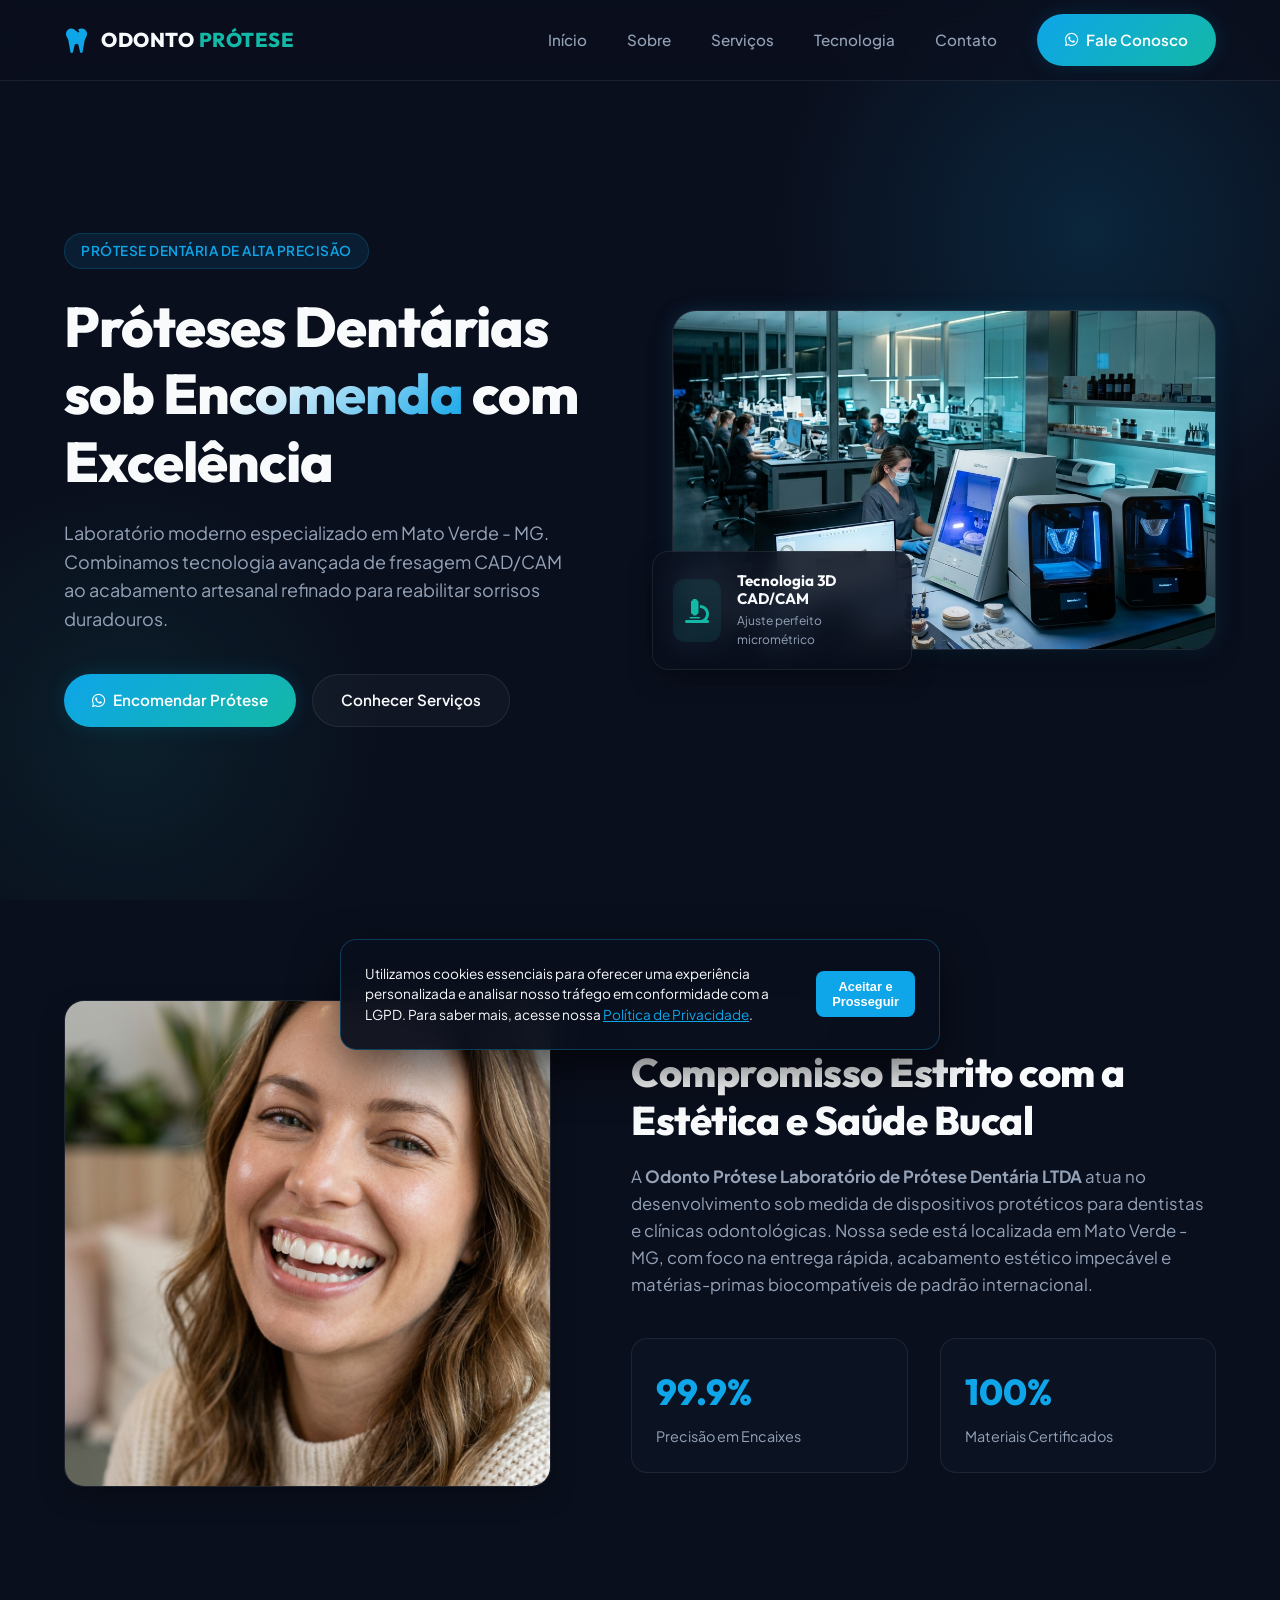
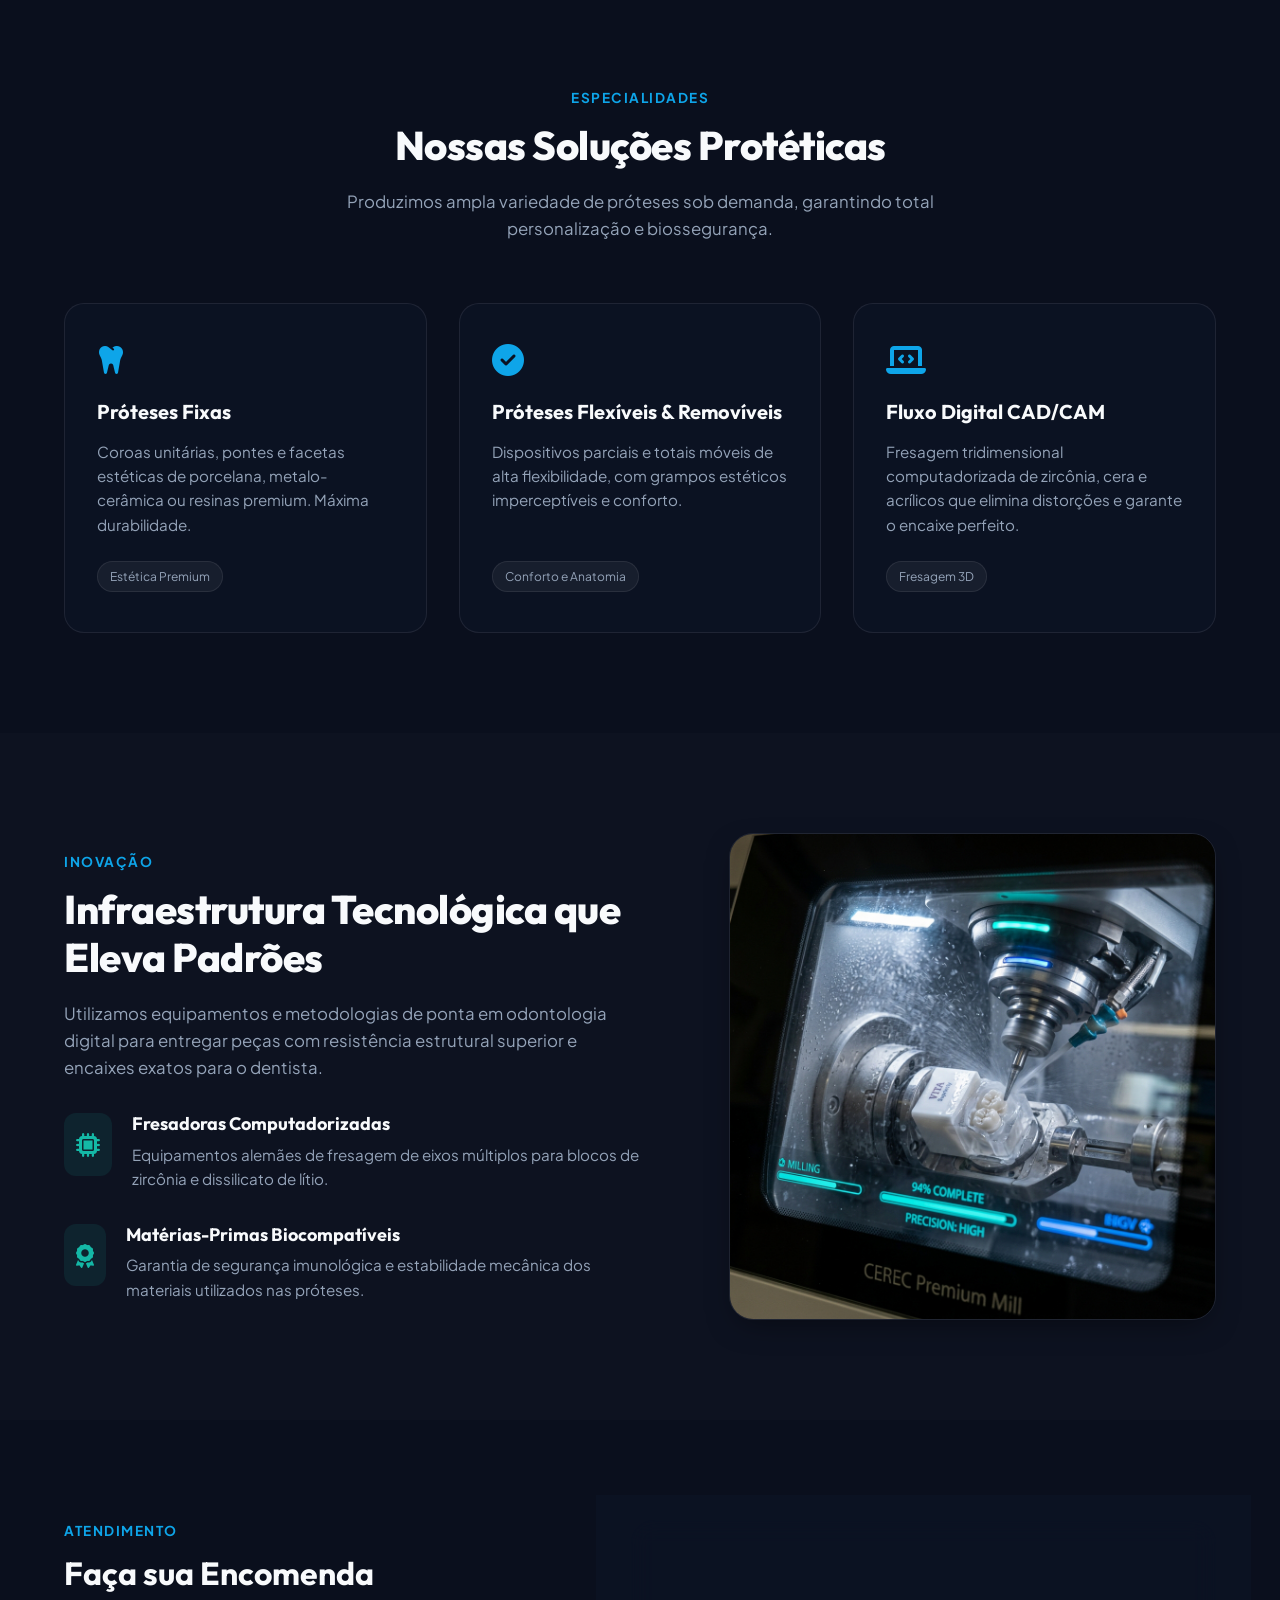
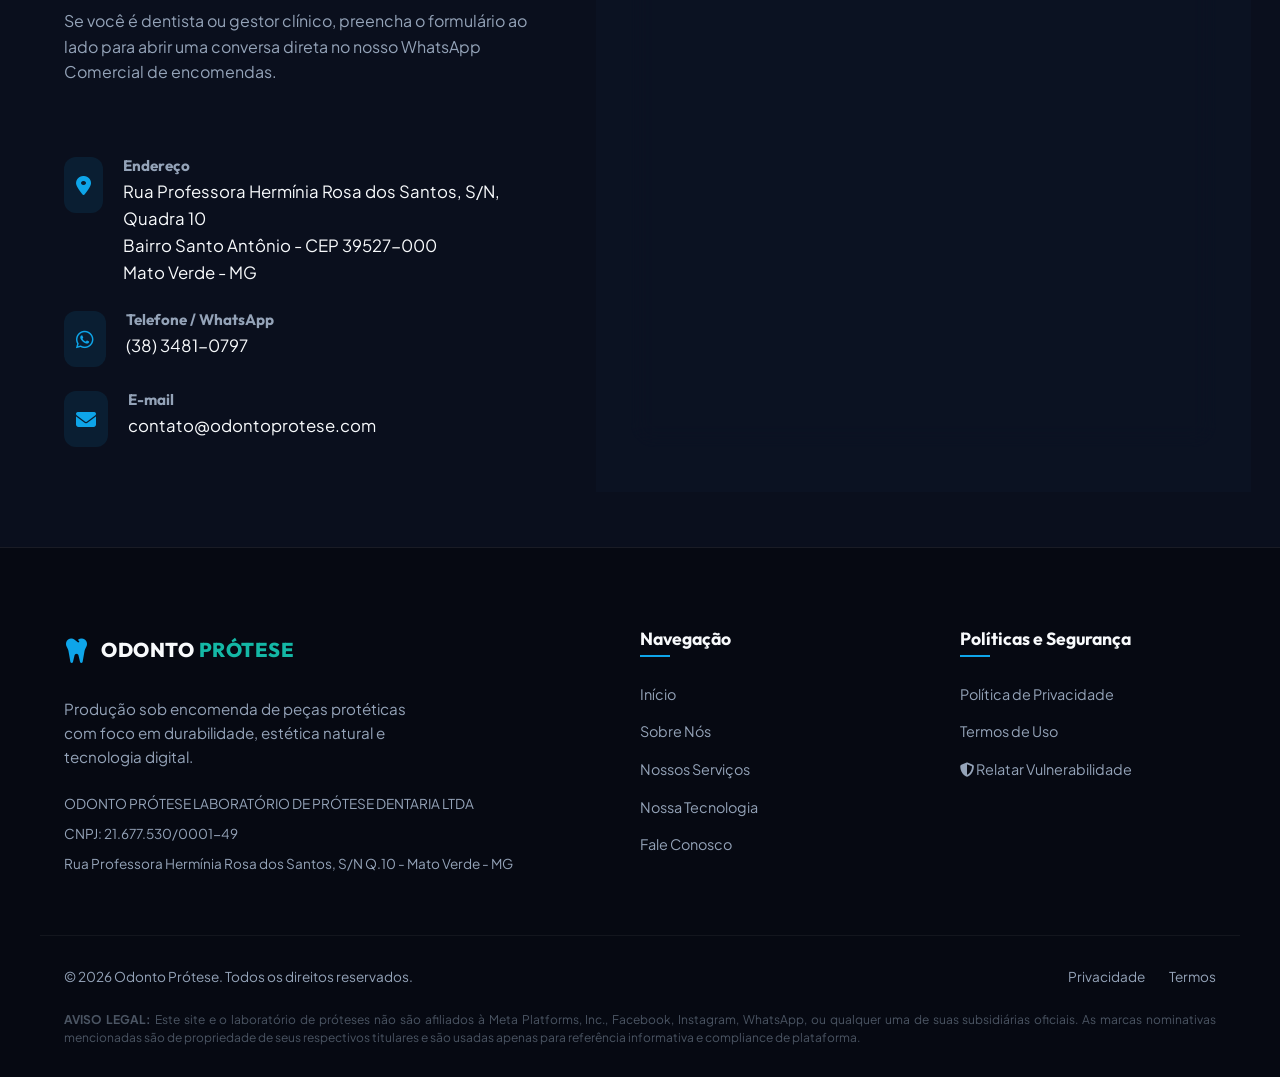
==== index.html @ 4210e21d "feat: site inicial completo e politicas da Odonto Protese" ====
<!DOCTYPE html>
<html lang="pt-BR">
<head>
    <meta charset="UTF-8">
    <meta name="viewport" content="width=device-width, initial-scale=1.0">
    
    <!-- SEO Meta Tags -->
    <title>Odonto Prótese | Laboratório de Prótese Dentária sob Encomenda</title>
    <meta name="description" content="Laboratório especializado na produção de próteses dentárias de alta precisão sob encomenda em Mato Verde - MG. Combinamos tecnologia CAD/CAM à excelência artesanal.">
    <meta name="author" content="Odonto Prótese Laboratório de Prótese Dentária LTDA">
    <meta name="robots" content="index, follow">
    
    <!-- Performance Optimization: Preconnect & Preload -->
    <link rel="preconnect" href="https://fonts.googleapis.com">
    <link rel="preconnect" href="https://fonts.gstatic.com" crossorigin>
    <link rel="preload" href="assets/images/dental_lab_hero.png" as="image">
    
    <!-- Stylesheets -->
    <link rel="stylesheet" href="styles.css">
    
    <!-- FontAwesome Icons for modern visuals -->
    <link rel="stylesheet" href="https://cdnjs.cloudflare.com/ajax/libs/font-awesome/6.4.0/css/all.min.css">
    
    <!-- Script Execution -->
    <script src="script.js" defer></script>
</head>
<body>

    <!-- Header & Nav -->
    <header id="header">
        <div class="container nav-wrapper">
            <a href="#" class="logo" id="logoLink">
                <span class="logo-icon"><i class="fa-solid fa-tooth"></i></span>
                <span class="logo-text">ODONTO <span>PRÓTESE</span></span>
            </a>
            
            <button class="menu-btn" aria-label="Abrir Menu" id="menuToggle">
                <i class="fa-solid fa-bars"></i>
            </button>
            
            <nav>
                <ul class="nav-menu">
                    <li><a href="#" class="nav-link">Início</a></li>
                    <li><a href="#sobre" class="nav-link">Sobre</a></li>
                    <li><a href="#servicos" class="nav-link">Serviços</a></li>
                    <li><a href="#tecnologia" class="nav-link">Tecnologia</a></li>
                    <li><a href="#contato" class="nav-link">Contato</a></li>
                    <li>
                        <a href="https://api.whatsapp.com/send?phone=553834810797&text=Olá! Gostaria de solicitar informações sobre uma encomenda." 
                           target="_blank" 
                           rel="noopener noreferrer" 
                           class="btn btn-primary"
                           id="navCta">
                            <i class="fa-brands fa-whatsapp"></i> Fale Conosco
                        </a>
                    </li>
                </ul>
            </nav>
        </div>
    </header>

    <main>
        
        <!-- Hero Section -->
        <section class="hero" id="home">
            <div class="container hero-grid">
                <div class="hero-content reveal-left">
                    <span class="badge">Prótese Dentária de Alta Precisão</span>
                    <h1 class="hero-title">
                        Próteses Dentárias sob <span class="gradient-text">Encomenda</span> com Excelência
                    </h1>
                    <p class="hero-description">
                        Laboratório moderno especializado em Mato Verde - MG. Combinamos tecnologia avançada de fresagem CAD/CAM ao acabamento artesanal refinado para reabilitar sorrisos duradouros.
                    </p>
                    <div class="hero-actions">
                        <a href="https://api.whatsapp.com/send?phone=553834810797&text=Olá! Vim pelo site e gostaria de solicitar um orçamento para encomenda." 
                           target="_blank" 
                           rel="noopener noreferrer" 
                           class="btn btn-primary"
                           id="heroPrimaryCta">
                            <i class="fa-brands fa-whatsapp"></i> Encomendar Prótese
                        </a>
                        <a href="#servicos" class="btn btn-secondary" id="heroSecondaryCta">Conhecer Serviços</a>
                    </div>
                </div>
                
                <div class="hero-visual reveal-right">
                    <div class="hero-img-container">
                        <img src="assets/images/dental_lab_hero.png" alt="Laboratório de Prótese Dentária Odonto Prótese" class="hero-img" loading="eager">
                    </div>
                    <div class="hero-floating-card">
                        <div class="floating-icon">
                            <i class="fa-solid fa-microscope"></i>
                        </div>
                        <div class="floating-text">
                            <h4>Tecnologia 3D CAD/CAM</h4>
                            <p>Ajuste perfeito micrométrico</p>
                        </div>
                    </div>
                </div>
            </div>
        </section>

        <!-- About Section -->
        <section class="section" id="sobre">
            <div class="container about-grid">
                <div class="about-img-wrapper reveal-left">
                    <div class="about-img-card">
                        <img src="assets/images/dental_smile.png" alt="Estética e Reabilitação Oral" class="about-img" loading="lazy">
                    </div>
                </div>
                
                <div class="about-content reveal-right">
                    <span class="section-subtitle">Sobre o Laboratório</span>
                    <h2 class="section-title">Compromisso Estrito com a Estética e Saúde Bucal</h2>
                    <p class="section-description">
                        A <strong>Odonto Prótese Laboratório de Prótese Dentária LTDA</strong> atua no desenvolvimento sob medida de dispositivos protéticos para dentistas e clínicas odontológicas. Nossa sede está localizada em Mato Verde - MG, com foco na entrega rápida, acabamento estético impecável e matérias-primas biocompatíveis de padrão internacional.
                    </p>
                    
                    <div class="about-stats">
                        <div class="stat-item">
                            <div class="stat-num">99.9%</div>
                            <div class="stat-label">Precisão em Encaixes</div>
                        </div>
                        <div class="stat-item">
                            <div class="stat-num">100%</div>
                            <div class="stat-label">Materiais Certificados</div>
                        </div>
                    </div>
                </div>
            </div>
        </section>

        <!-- Services Section -->
        <section class="section" id="servicos">
            <div class="container">
                <div class="section-header reveal">
                    <span class="section-subtitle">Especialidades</span>
                    <h2 class="section-title">Nossas Soluções Protéticas</h2>
                    <p class="section-description">
                        Produzimos ampla variedade de próteses sob demanda, garantindo total personalização e biossegurança.
                    </p>
                </div>
                
                <div class="services-grid">
                    <!-- Service 1 -->
                    <div class="service-card reveal">
                        <span class="service-icon"><i class="fa-solid fa-tooth"></i></span>
                        <h3 class="service-title">Próteses Fixas</h3>
                        <p class="service-desc">
                            Coroas unitárias, pontes e facetas estéticas de porcelana, metalo-cerâmica ou resinas premium. Máxima durabilidade.
                        </p>
                        <span class="service-tag">Estética Premium</span>
                    </div>
                    
                    <!-- Service 2 -->
                    <div class="service-card reveal">
                        <span class="service-icon"><i class="fa-solid fa-circle-check"></i></span>
                        <h3 class="service-title">Próteses Flexíveis & Removíveis</h3>
                        <p class="service-desc">
                            Dispositivos parciais e totais móveis de alta flexibilidade, com grampos estéticos imperceptíveis e conforto.
                        </p>
                        <span class="service-tag">Conforto e Anatomia</span>
                    </div>
                    
                    <!-- Service 3 -->
                    <div class="service-card reveal">
                        <span class="service-icon"><i class="fa-solid fa-laptop-code"></i></span>
                        <h3 class="service-title">Fluxo Digital CAD/CAM</h3>
                        <p class="service-desc">
                            Fresagem tridimensional computadorizada de zircônia, cera e acrílicos que elimina distorções e garante o encaixe perfeito.
                        </p>
                        <span class="service-tag">Fresagem 3D</span>
                    </div>
                </div>
            </div>
        </section>

        <!-- Technology Section -->
        <section class="section" id="tecnologia" style="background: rgba(255, 255, 255, 0.01);">
            <div class="container tech-grid">
                <div class="tech-content reveal-left">
                    <span class="section-subtitle">Inovação</span>
                    <h2 class="section-title">Infraestrutura Tecnológica que Eleva Padrões</h2>
                    <p class="section-description" style="margin-bottom: 2rem;">
                        Utilizamos equipamentos e metodologias de ponta em odontologia digital para entregar peças com resistência estrutural superior e encaixes exatos para o dentista.
                    </p>
                    
                    <div class="tech-list">
                        <div class="tech-item">
                            <span class="tech-item-icon"><i class="fa-solid fa-microchip"></i></span>
                            <div class="tech-item-content">
                                <h3 class="tech-item-title">Fresadoras Computadorizadas</h3>
                                <p class="tech-item-desc">Equipamentos alemães de fresagem de eixos múltiplos para blocos de zircônia e dissilicato de lítio.</p>
                            </div>
                        </div>
                        <div class="tech-item">
                            <span class="tech-item-icon"><i class="fa-solid fa-award"></i></span>
                            <div class="tech-item-content">
                                <h3 class="tech-item-title">Matérias-Primas Biocompatíveis</h3>
                                <p class="tech-item-desc">Garantia de segurança imunológica e estabilidade mecânica dos materiais utilizados nas próteses.</p>
                            </div>
                        </div>
                    </div>
                </div>
                
                <div class="tech-visual reveal-right">
                    <img src="assets/images/dental_cad_cam.png" alt="Fresadora CAD/CAM de Prótese Dentária" loading="lazy">
                </div>
            </div>
        </section>

        <!-- Contact Section -->
        <section class="section" id="contato">
            <div class="container contact-grid">
                <div class="contact-info reveal-left">
                    <div>
                        <span class="section-subtitle">Atendimento</span>
                        <h2 class="contact-info-title">Faça sua Encomenda</h2>
                        <p class="contact-info-desc">
                            Se você é dentista ou gestor clínico, preencha o formulário ao lado para abrir uma conversa direta no nosso WhatsApp Comercial de encomendas.
                        </p>
                    </div>
                    
                    <div class="contact-details">
                        <div class="contact-detail-item">
                            <span class="detail-icon"><i class="fa-solid fa-location-dot"></i></span>
                            <div class="detail-content">
                                <h4>Endereço</h4>
                                <p>Rua Professora Hermínia Rosa dos Santos, S/N, Quadra 10<br>Bairro Santo Antônio - CEP 39527-000<br>Mato Verde - MG</p>
                            </div>
                        </div>
                        
                        <div class="contact-detail-item">
                            <span class="detail-icon"><i class="fa-brands fa-whatsapp"></i></span>
                            <div class="detail-content">
                                <h4>Telefone / WhatsApp</h4>
                                <p><a href="https://api.whatsapp.com/send?phone=553834810797&text=Olá! Vim pelo site e gostaria de falar com o laboratório." target="_blank" rel="noopener noreferrer">(38) 3481-0797</a></p>
                            </div>
                        </div>
                        
                        <div class="contact-detail-item">
                            <span class="detail-icon"><i class="fa-solid fa-envelope"></i></span>
                            <div class="detail-content">
                                <h4>E-mail</h4>
                                <p><a href="mailto:contato@odontoprotese.com">contato@odontoprotese.com</a></p>
                            </div>
                        </div>
                    </div>
                </div>
                
                <div class="contact-form-card reveal-right">
                    <form id="contactForm">
                        <div class="form-group">
                            <label for="formName">Seu Nome / Nome da Clínica *</label>
                            <input type="text" id="formName" class="form-control" placeholder="Ex: Dr. Roberto Silva" required>
                        </div>
                        
                        <div class="form-group">
                            <label for="formMessage">Qual dispositivo/prótese deseja encomendar? *</label>
                            <textarea id="formMessage" class="form-control" placeholder="Ex: Solicito orçamento para fresagem de prótese fixa sobre implante em zircônia..." required></textarea>
                        </div>
                        
                        <button type="submit" class="btn btn-primary" style="width: 100%; border-radius: 12px; margin-top: 1rem;" id="formSubmitBtn">
                            <i class="fa-brands fa-whatsapp"></i> Enviar Mensagem via WhatsApp
                        </button>
                    </form>
                </div>
            </div>
        </section>

    </main>

    <!-- Footer -->
    <footer>
        <div class="container footer-grid">
            <div class="footer-brand">
                <a href="#" class="logo" id="footerLogoLink">
                    <span class="logo-icon"><i class="fa-solid fa-tooth"></i></span>
                    <span class="logo-text">ODONTO <span>PRÓTESE</span></span>
                </a>
                <p>Produção sob encomenda de peças protéticas com foco em durabilidade, estética natural e tecnologia digital.</p>
                <div class="footer-brand-details">
                    <span>ODONTO PRÓTESE LABORATÓRIO DE PRÓTESE DENTARIA LTDA</span>
                    <span>CNPJ: 21.677.530/0001-49</span>
                    <span>Rua Professora Hermínia Rosa dos Santos, S/N Q.10 - Mato Verde - MG</span>
                </div>
            </div>
            
            <div class="footer-links-col">
                <h4>Navegação</h4>
                <ul class="footer-links">
                    <li><a href="#">Início</a></li>
                    <li><a href="#sobre">Sobre Nós</a></li>
                    <li><a href="#servicos">Nossos Serviços</a></li>
                    <li><a href="#tecnologia">Nossa Tecnologia</a></li>
                    <li><a href="#contato">Fale Conosco</a></li>
                </ul>
            </div>
            
            <div class="footer-links-col">
                <h4>Políticas e Segurança</h4>
                <ul class="footer-links">
                    <li><a href="privacidade.html" id="privacyLink">Política de Privacidade</a></li>
                    <li><a href="termos.html" id="termsLink">Termos de Uso</a></li>
                    <li><a href="mailto:security@odontoprotese.com?subject=Relato de Vulnerabilidade - Site Odonto Protese" id="securityLink"><i class="fa-solid fa-shield-halved"></i> Relatar Vulnerabilidade</a></li>
                </ul>
            </div>
        </div>
        
        <div class="container footer-bottom">
            <div class="footer-bottom-grid">
                <span class="footer-copy">&copy; 2026 Odonto Prótese. Todos os direitos reservados.</span>
                <div class="footer-compliance-links">
                    <a href="privacidade.html">Privacidade</a>
                    <a href="termos.html">Termos</a>
                </div>
            </div>
            <p class="footer-disclaimer">
                <strong>AVISO LEGAL:</strong> Este site e o laboratório de próteses não são afiliados à Meta Platforms, Inc., Facebook, Instagram, WhatsApp, ou qualquer uma de suas subsidiárias oficiais. As marcas nominativas mencionadas são de propriedade de seus respectivos titulares e são usadas apenas para referência informativa e compliance de plataforma.
            </p>
        </div>
    </footer>

    <!-- Cookie Consent Banner (LGPD) -->
    <div class="cookie-banner" id="cookieBanner">
        <div class="cookie-content">
            <p>Utilizamos cookies essenciais para oferecer uma experiência personalizada e analisar nosso tráfego em conformidade com a LGPD. Para saber mais, acesse nossa <a href="privacidade.html">Política de Privacidade</a>.</p>
        </div>
        <div class="cookie-actions">
            <button class="cookie-btn cookie-btn-accept" id="acceptCookies">Aceitar e Prosseguir</button>
        </div>
    </div>

</body>
</html>
---- styles.css ----
@import url('https://fonts.googleapis.com/css2?family=Outfit:wght@300;400;500;600;700;800&family=Plus+Jakarta+Sans:wght@300;400;500;600;700&display=swap');

:root {
    /* Color Palette */
    --bg-dark: #0a0f1d;
    --bg-card: rgba(15, 23, 42, 0.45);
    --bg-card-hover: rgba(30, 41, 59, 0.6);
    --primary: #0ea5e9;
    --primary-hover: #0284c7;
    --accent: #14b8a6;
    --accent-hover: #0d9488;
    --text-main: #f8fafc;
    --text-muted: #94a3b8;
    --border-color: rgba(255, 255, 255, 0.08);
    --border-glow: rgba(14, 165, 233, 0.3);
    
    /* Fonts */
    --font-heading: 'Outfit', sans-serif;
    --font-body: 'Plus Jakarta Sans', sans-serif;
    
    /* Layout */
    --container-max: 1200px;
    --transition-smooth: all 0.4s cubic-bezier(0.16, 1, 0.3, 1);
    --shadow-premium: 0 10px 30px -10px rgba(0, 0, 0, 0.5);
    --shadow-glow: 0 0 20px rgba(14, 165, 233, 0.15);
}

/* Reset */
* {
    margin: 0;
    padding: 0;
    box-sizing: border-box;
}

html {
    scroll-behavior: smooth;
    font-size: 16px;
    background-color: var(--bg-dark);
}

body {
    font-family: var(--font-body);
    color: var(--text-main);
    background-color: var(--bg-dark);
    line-height: 1.6;
    overflow-x: hidden;
}

h1, h2, h3, h4, h5, h6 {
    font-family: var(--font-heading);
    font-weight: 700;
    line-height: 1.2;
}

/* Scrollbar Customization */
::-webkit-scrollbar {
    width: 8px;
}
::-webkit-scrollbar-track {
    background: var(--bg-dark);
}
::-webkit-scrollbar-thumb {
    background: #1e293b;
    border-radius: 4px;
}
::-webkit-scrollbar-thumb:hover {
    background: var(--primary);
}

/* Typography Utilities */
.gradient-text {
    background: linear-gradient(135deg, var(--text-main) 30%, var(--primary) 100%);
    -webkit-background-clip: text;
    -webkit-text-fill-color: transparent;
}

.gradient-accent-text {
    background: linear-gradient(135deg, var(--primary) 0%, var(--accent) 100%);
    -webkit-background-clip: text;
    -webkit-text-fill-color: transparent;
}

/* Container */
.container {
    width: 100%;
    max-width: var(--container-max);
    margin: 0 auto;
    padding: 0 1.5rem;
}

/* Header & Navigation */
header {
    position: fixed;
    top: 0;
    left: 0;
    width: 100%;
    z-index: 100;
    background: rgba(10, 15, 29, 0.7);
    backdrop-filter: blur(12px);
    -webkit-backdrop-filter: blur(12px);
    border-bottom: 1px solid var(--border-color);
    transition: var(--transition-smooth);
}

header.scrolled {
    padding: 0.5rem 0;
    background: rgba(10, 15, 29, 0.9);
    border-bottom: 1px solid rgba(14, 165, 233, 0.2);
}

.nav-wrapper {
    display: flex;
    justify-content: space-between;
    align-items: center;
    height: 80px;
    transition: var(--transition-smooth);
}

header.scrolled .nav-wrapper {
    height: 64px;
}

.logo {
    display: flex;
    align-items: center;
    gap: 0.75rem;
    text-decoration: none;
}

.logo-icon {
    font-size: 1.75rem;
    color: var(--primary);
}

.logo-text {
    font-family: var(--font-heading);
    font-weight: 800;
    font-size: 1.25rem;
    color: var(--text-main);
    letter-spacing: 0.5px;
}

.logo-text span {
    color: var(--accent);
}

/* Desktop Menu */
.nav-menu {
    display: flex;
    list-style: none;
    gap: 2.5rem;
    align-items: center;
}

.nav-link {
    text-decoration: none;
    color: var(--text-muted);
    font-size: 0.95rem;
    font-weight: 500;
    transition: var(--transition-smooth);
    position: relative;
    padding: 0.25rem 0;
}

.nav-link:hover {
    color: var(--text-main);
}

.nav-link::after {
    content: '';
    position: absolute;
    bottom: 0;
    left: 0;
    width: 0;
    height: 2px;
    background: linear-gradient(90deg, var(--primary), var(--accent));
    transition: var(--transition-smooth);
}

.nav-link:hover::after {
    width: 100%;
}

/* Mobile Menu Button */
.menu-btn {
    display: none;
    background: none;
    border: none;
    cursor: pointer;
    font-size: 1.5rem;
    color: var(--text-main);
}

/* Buttons */
.btn {
    display: inline-flex;
    align-items: center;
    justify-content: center;
    gap: 0.5rem;
    padding: 0.85rem 1.75rem;
    border-radius: 50px;
    font-family: var(--font-body);
    font-size: 0.95rem;
    font-weight: 600;
    text-decoration: none;
    transition: var(--transition-smooth);
    cursor: pointer;
}

.btn-primary {
    background: linear-gradient(135deg, var(--primary) 0%, var(--accent) 100%);
    color: #ffffff;
    border: none;
    box-shadow: var(--shadow-glow);
}

.btn-primary:hover {
    transform: translateY(-2px);
    box-shadow: 0 0 25px rgba(20, 184, 166, 0.4);
    opacity: 0.95;
}

.btn-secondary {
    background: rgba(255, 255, 255, 0.03);
    color: var(--text-main);
    border: 1px solid var(--border-color);
}

.btn-secondary:hover {
    background: rgba(255, 255, 255, 0.08);
    border-color: var(--primary);
    transform: translateY(-2px);
}

/* Hero Section */
.hero {
    min-height: 100vh;
    padding-top: 120px;
    padding-bottom: 60px;
    position: relative;
    display: flex;
    align-items: center;
    overflow: hidden;
}

.hero::before {
    content: '';
    position: absolute;
    top: -10%;
    right: -10%;
    width: 50vw;
    height: 50vw;
    background: radial-gradient(circle, rgba(14, 165, 233, 0.15) 0%, rgba(0,0,0,0) 70%);
    z-index: 1;
    pointer-events: none;
}

.hero::after {
    content: '';
    position: absolute;
    bottom: -10%;
    left: -10%;
    width: 40vw;
    height: 40vw;
    background: radial-gradient(circle, rgba(20, 184, 166, 0.1) 0%, rgba(0,0,0,0) 70%);
    z-index: 1;
    pointer-events: none;
}

.hero-grid {
    display: grid;
    grid-template-columns: 1fr 1fr;
    gap: 4rem;
    align-items: center;
    position: relative;
    z-index: 2;
}

.hero-content {
    display: flex;
    flex-direction: column;
    align-items: flex-start;
}

.badge {
    background: rgba(14, 165, 233, 0.1);
    color: var(--primary);
    border: 1px solid rgba(14, 165, 233, 0.2);
    padding: 0.4rem 1rem;
    border-radius: 50px;
    font-size: 0.85rem;
    font-weight: 600;
    margin-bottom: 1.5rem;
    letter-spacing: 0.5px;
    text-transform: uppercase;
}

.hero-title {
    font-size: 3.5rem;
    font-weight: 800;
    margin-bottom: 1.5rem;
    letter-spacing: -1px;
}

.hero-description {
    font-size: 1.125rem;
    color: var(--text-muted);
    margin-bottom: 2.5rem;
    max-width: 520px;
}

.hero-actions {
    display: flex;
    gap: 1rem;
    flex-wrap: wrap;
}

.hero-visual {
    position: relative;
    width: 100%;
}

.hero-img-container {
    width: 100%;
    aspect-ratio: 16/10;
    border-radius: 24px;
    overflow: hidden;
    box-shadow: var(--shadow-premium), var(--shadow-glow);
    border: 1px solid rgba(255, 255, 255, 0.1);
    position: relative;
}

.hero-img {
    width: 100%;
    height: 100%;
    object-fit: cover;
    transition: transform 6s ease;
}

.hero-img-container:hover .hero-img {
    transform: scale(1.05);
}

.hero-floating-card {
    position: absolute;
    bottom: -20px;
    left: -20px;
    background: rgba(10, 15, 29, 0.85);
    backdrop-filter: blur(12px);
    -webkit-backdrop-filter: blur(12px);
    border: 1px solid var(--border-color);
    padding: 1.25rem;
    border-radius: 16px;
    box-shadow: var(--shadow-premium);
    display: flex;
    align-items: center;
    gap: 1rem;
    max-width: 260px;
    z-index: 3;
    animation: float 4s ease-in-out infinite;
}

.floating-icon {
    font-size: 1.5rem;
    color: var(--accent);
    background: rgba(20, 184, 166, 0.1);
    padding: 0.75rem;
    border-radius: 12px;
}

.floating-text h4 {
    font-size: 0.95rem;
    margin-bottom: 0.15rem;
}

.floating-text p {
    font-size: 0.75rem;
    color: var(--text-muted);
}

@keyframes float {
    0%, 100% { transform: translateY(0); }
    50% { transform: translateY(-10px); }
}

/* Sections Base Styling */
.section {
    padding: 100px 0;
    position: relative;
}

.section-header {
    text-align: center;
    max-width: 600px;
    margin: 0 auto 60px auto;
}

.section-subtitle {
    color: var(--primary);
    font-size: 0.85rem;
    font-weight: 700;
    text-transform: uppercase;
    letter-spacing: 1.5px;
    margin-bottom: 0.75rem;
    display: block;
}

.section-title {
    font-size: 2.5rem;
    font-weight: 800;
    margin-bottom: 1.25rem;
    letter-spacing: -0.5px;
}

.section-description {
    color: var(--text-muted);
    font-size: 1.05rem;
}

/* About Section */
.about-grid {
    display: grid;
    grid-template-columns: 1fr 1.2fr;
    gap: 5rem;
    align-items: center;
}

.about-img-wrapper {
    position: relative;
}

.about-img-card {
    border-radius: 20px;
    overflow: hidden;
    box-shadow: var(--shadow-premium);
    border: 1px solid var(--border-color);
}

.about-img {
    width: 100%;
    height: 100%;
    object-fit: cover;
    display: block;
}

.about-stats {
    display: grid;
    grid-template-columns: 1fr 1fr;
    gap: 2rem;
    margin-top: 2.5rem;
}

.stat-item {
    background: var(--bg-card);
    border: 1px solid var(--border-color);
    padding: 1.5rem;
    border-radius: 16px;
    transition: var(--transition-smooth);
}

.stat-item:hover {
    border-color: rgba(14, 165, 233, 0.3);
    background: var(--bg-card-hover);
    transform: translateY(-3px);
}

.stat-num {
    font-size: 2.25rem;
    font-weight: 800;
    color: var(--primary);
    font-family: var(--font-heading);
    margin-bottom: 0.25rem;
}

.stat-label {
    font-size: 0.9rem;
    color: var(--text-muted);
}

/* Services Section */
.services-grid {
    display: grid;
    grid-template-columns: repeat(auto-fit, minmax(280px, 1fr));
    gap: 2rem;
}

.service-card {
    background: var(--bg-card);
    border: 1px solid var(--border-color);
    padding: 2.5rem 2rem;
    border-radius: 20px;
    transition: var(--transition-smooth);
    display: flex;
    flex-direction: column;
    height: 100%;
}

.service-card:hover {
    transform: translateY(-8px);
    border-color: rgba(14, 165, 233, 0.4);
    box-shadow: var(--shadow-premium), var(--shadow-glow);
    background: var(--bg-card-hover);
}

.service-icon {
    font-size: 2rem;
    color: var(--primary);
    margin-bottom: 1.5rem;
    display: inline-flex;
}

.service-title {
    font-size: 1.25rem;
    margin-bottom: 1rem;
}

.service-desc {
    color: var(--text-muted);
    font-size: 0.95rem;
    flex-grow: 1;
    margin-bottom: 1.5rem;
}

.service-tag {
    align-self: flex-start;
    font-size: 0.75rem;
    background: rgba(255, 255, 255, 0.05);
    padding: 0.3rem 0.75rem;
    border-radius: 50px;
    color: var(--text-muted);
    border: 1px solid var(--border-color);
}

/* Technology / Detail Section */
.tech-grid {
    display: grid;
    grid-template-columns: 1.2fr 1fr;
    gap: 5rem;
    align-items: center;
}

.tech-visual {
    position: relative;
    border-radius: 24px;
    overflow: hidden;
    box-shadow: var(--shadow-premium);
    border: 1px solid var(--border-color);
}

.tech-visual img {
    width: 100%;
    display: block;
}

.tech-list {
    display: flex;
    flex-direction: column;
    gap: 2rem;
}

.tech-item {
    display: flex;
    gap: 1.25rem;
}

.tech-item-icon {
    font-size: 1.5rem;
    color: var(--accent);
    background: rgba(20, 184, 166, 0.1);
    padding: 0.75rem;
    border-radius: 12px;
    height: fit-content;
}

.tech-item-title {
    font-size: 1.125rem;
    margin-bottom: 0.5rem;
}

.tech-item-desc {
    color: var(--text-muted);
    font-size: 0.95rem;
}

/* Contact Section & Form */
.contact-grid {
    display: grid;
    grid-template-columns: 1fr 1.2fr;
    gap: 5rem;
}

.contact-info {
    display: flex;
    flex-direction: column;
    gap: 2.5rem;
}

.contact-info-title {
    font-size: 2rem;
    margin-bottom: 1rem;
}

.contact-info-desc {
    color: var(--text-muted);
    margin-bottom: 2rem;
}

.contact-details {
    display: flex;
    flex-direction: column;
    gap: 1.5rem;
}

.contact-detail-item {
    display: flex;
    align-items: flex-start;
    gap: 1.25rem;
}

.detail-icon {
    color: var(--primary);
    font-size: 1.25rem;
    background: rgba(14, 165, 233, 0.1);
    padding: 0.75rem;
    border-radius: 12px;
}

.detail-content h4 {
    font-size: 0.95rem;
    color: var(--text-muted);
    margin-bottom: 0.25rem;
}

.detail-content p, .detail-content a {
    font-size: 1.05rem;
    color: var(--text-main);
    text-decoration: none;
}

.detail-content a:hover {
    color: var(--primary);
}

.contact-form-card {
    background: var(--bg-card);
    border: 1px solid var(--border-color);
    padding: 3rem;
    border-radius: 24px;
    backdrop-filter: blur(12px);
    -webkit-backdrop-filter: blur(12px);
    box-shadow: var(--shadow-premium);
}

.form-group {
    margin-bottom: 1.5rem;
}

.form-group label {
    display: block;
    font-size: 0.85rem;
    font-weight: 600;
    color: var(--text-muted);
    margin-bottom: 0.5rem;
}

.form-control {
    width: 100%;
    background: rgba(255, 255, 255, 0.03);
    border: 1px solid var(--border-color);
    border-radius: 12px;
    padding: 1rem;
    color: var(--text-main);
    font-family: var(--font-body);
    font-size: 0.95rem;
    transition: var(--transition-smooth);
}

.form-control:focus {
    outline: none;
    border-color: var(--primary);
    box-shadow: 0 0 10px rgba(14, 165, 233, 0.2);
    background: rgba(255, 255, 255, 0.05);
}

textarea.form-control {
    resize: none;
    min-height: 120px;
}

/* Footer Section */
footer {
    background: #060912;
    border-top: 1px solid var(--border-color);
    padding: 80px 0 30px 0;
}

.footer-grid {
    display: grid;
    grid-template-columns: 2fr 1fr 1fr;
    gap: 4rem;
    margin-bottom: 60px;
}

.footer-brand {
    display: flex;
    flex-direction: column;
    gap: 1.5rem;
}

.footer-brand p {
    color: var(--text-muted);
    font-size: 0.95rem;
    max-width: 360px;
}

.footer-brand-details {
    font-size: 0.85rem;
    color: var(--text-muted);
    display: flex;
    flex-direction: column;
    gap: 0.5rem;
}

.footer-links-col h4 {
    font-size: 1.1rem;
    margin-bottom: 1.5rem;
    position: relative;
    padding-bottom: 0.5rem;
}

.footer-links-col h4::after {
    content: '';
    position: absolute;
    bottom: 0;
    left: 0;
    width: 30px;
    height: 2px;
    background: var(--primary);
}

.footer-links {
    list-style: none;
    display: flex;
    flex-direction: column;
    gap: 0.75rem;
}

.footer-links a {
    text-decoration: none;
    color: var(--text-muted);
    font-size: 0.9rem;
    transition: var(--transition-smooth);
}

.footer-links a:hover {
    color: var(--text-main);
    padding-left: 4px;
}

.footer-bottom {
    border-top: 1px solid rgba(255, 255, 255, 0.05);
    padding-top: 30px;
    display: flex;
    flex-direction: column;
    gap: 1.5rem;
}

.footer-bottom-grid {
    display: flex;
    justify-content: space-between;
    align-items: center;
    flex-wrap: wrap;
    gap: 1rem;
}

.footer-copy {
    font-size: 0.85rem;
    color: var(--text-muted);
}

.footer-compliance-links {
    display: flex;
    gap: 1.5rem;
}

.footer-compliance-links a {
    color: var(--text-muted);
    text-decoration: none;
    font-size: 0.85rem;
    transition: var(--transition-smooth);
}

.footer-compliance-links a:hover {
    color: var(--text-main);
}

.footer-disclaimer {
    font-size: 0.75rem;
    color: #4b5563;
    line-height: 1.5;
    text-align: justify;
}

/* Cookie Consent Banner */
.cookie-banner {
    position: fixed;
    bottom: -150px;
    left: 50%;
    transform: translateX(-50%);
    width: 90%;
    max-width: 600px;
    background: rgba(10, 15, 29, 0.95);
    backdrop-filter: blur(16px);
    -webkit-backdrop-filter: blur(16px);
    border: 1px solid var(--border-glow);
    padding: 1.5rem;
    border-radius: 16px;
    box-shadow: 0 20px 45px rgba(0, 0, 0, 0.6);
    z-index: 1000;
    display: flex;
    align-items: center;
    justify-content: space-between;
    gap: 1.5rem;
    transition: bottom 0.5s cubic-bezier(0.16, 1, 0.3, 1);
}

.cookie-banner.show {
    bottom: 24px;
}

.cookie-content p {
    font-size: 0.85rem;
    color: var(--text-main);
    line-height: 1.5;
}

.cookie-content a {
    color: var(--primary);
    text-decoration: underline;
}

.cookie-actions {
    display: flex;
    gap: 0.5rem;
}

.cookie-btn {
    padding: 0.5rem 1rem;
    border-radius: 8px;
    font-size: 0.8rem;
    font-weight: 600;
    cursor: pointer;
    border: none;
    transition: var(--transition-smooth);
}

.cookie-btn-accept {
    background: var(--primary);
    color: #fff;
}

.cookie-btn-accept:hover {
    background: var(--primary-hover);
}

/* Animation Utilities (Reveal-on-scroll) */
.reveal {
    opacity: 0;
    transform: translateY(40px);
    transition: opacity 0.8s ease, transform 0.8s cubic-bezier(0.16, 1, 0.3, 1);
}

.reveal-left {
    opacity: 0;
    transform: translateX(-50px);
    transition: opacity 0.8s ease, transform 0.8s cubic-bezier(0.16, 1, 0.3, 1);
}

.reveal-right {
    opacity: 0;
    transform: translateX(50px);
    transition: opacity 0.8s ease, transform 0.8s cubic-bezier(0.16, 1, 0.3, 1);
}

.reveal.active, .reveal-left.active, .reveal-right.active {
    opacity: 1;
    transform: translate(0);
}

/* Responsive Grid Adjustments */
@media (max-width: 1024px) {
    .hero-grid, .about-grid, .tech-grid, .contact-grid {
        gap: 3rem;
    }
    .hero-title {
        font-size: 3rem;
    }
}

@media (max-width: 768px) {
    /* Header mobile navigation */
    .menu-btn {
        display: block;
    }
    
    .nav-menu {
        position: fixed;
        top: 80px;
        left: -100%;
        width: 100%;
        height: calc(100vh - 80px);
        background: var(--bg-dark);
        border-top: 1px solid var(--border-color);
        flex-direction: column;
        padding: 3rem 1.5rem;
        gap: 2rem;
        transition: var(--transition-smooth);
    }
    
    header.scrolled .nav-menu {
        top: 64px;
        height: calc(100vh - 64px);
    }
    
    .nav-menu.active {
        left: 0;
    }
    
    /* Layout stacking */
    .hero-grid, .about-grid, .tech-grid, .contact-grid {
        grid-template-columns: 1fr;
        gap: 4rem;
    }
    
    .hero-content {
        align-items: center;
        text-align: center;
    }
    
    .hero-description {
        margin-left: auto;
        margin-right: auto;
    }
    
    .hero-actions {
        justify-content: center;
    }
    
    .hero-img-container {
        margin-top: 2rem;
    }
    
    .hero-floating-card {
        bottom: -10px;
        left: 50%;
        transform: translateX(-50%);
        animation: float-mobile 4s ease-in-out infinite;
    }
    
    .section-title {
        font-size: 2.25rem;
    }
    
    .footer-grid {
        grid-template-columns: 1fr;
        gap: 2.5rem;
    }
    
    .cookie-banner {
        flex-direction: column;
        align-items: stretch;
        gap: 1rem;
        text-align: center;
    }
    
    .cookie-actions {
        justify-content: center;
    }
}

@keyframes float-mobile {
    0%, 100% { transform: translate(-50%, 0); }
    50% { transform: translate(-50%, -10px); }
}

/* Legal Pages Styling (privacidade.html and termos.html) */
.legal-page {
    padding-top: 140px;
    padding-bottom: 100px;
    background: var(--bg-dark);
}

.legal-card {
    background: var(--bg-card);
    border: 1px solid var(--border-color);
    padding: 4rem 3rem;
    border-radius: 24px;
    backdrop-filter: blur(12px);
    -webkit-backdrop-filter: blur(12px);
    box-shadow: var(--shadow-premium);
}

.legal-header {
    margin-bottom: 3rem;
    border-bottom: 1px solid rgba(255, 255, 255, 0.05);
    padding-bottom: 2rem;
}

.legal-title {
    font-size: 2.75rem;
    margin-bottom: 0.5rem;
}

.legal-subtitle {
    color: var(--text-muted);
    font-size: 0.95rem;
}

.legal-content h2 {
    font-size: 1.5rem;
    margin-top: 2.5rem;
    margin-bottom: 1rem;
    color: var(--primary);
}

.legal-content h3 {
    font-size: 1.2rem;
    margin-top: 1.75rem;
    margin-bottom: 0.75rem;
}

.legal-content p, .legal-content ul, .legal-content ol {
    color: var(--text-muted);
    font-size: 1rem;
    margin-bottom: 1.25rem;
    line-height: 1.7;
}

.legal-content ul, .legal-content ol {
    padding-left: 1.5rem;
}

.legal-content li {
    margin-bottom: 0.5rem;
}

.legal-back-link {
    display: inline-flex;
    align-items: center;
    gap: 0.5rem;
    color: var(--primary);
    text-decoration: none;
    font-weight: 600;
    margin-bottom: 2rem;
    transition: var(--transition-smooth);
}

.legal-back-link:hover {
    color: var(--primary-hover);
    transform: translateX(-4px);
}

@media (max-width: 768px) {
    .legal-card {
        padding: 2rem 1.5rem;
    }
    
    .legal-title {
        font-size: 2rem;
    }
}
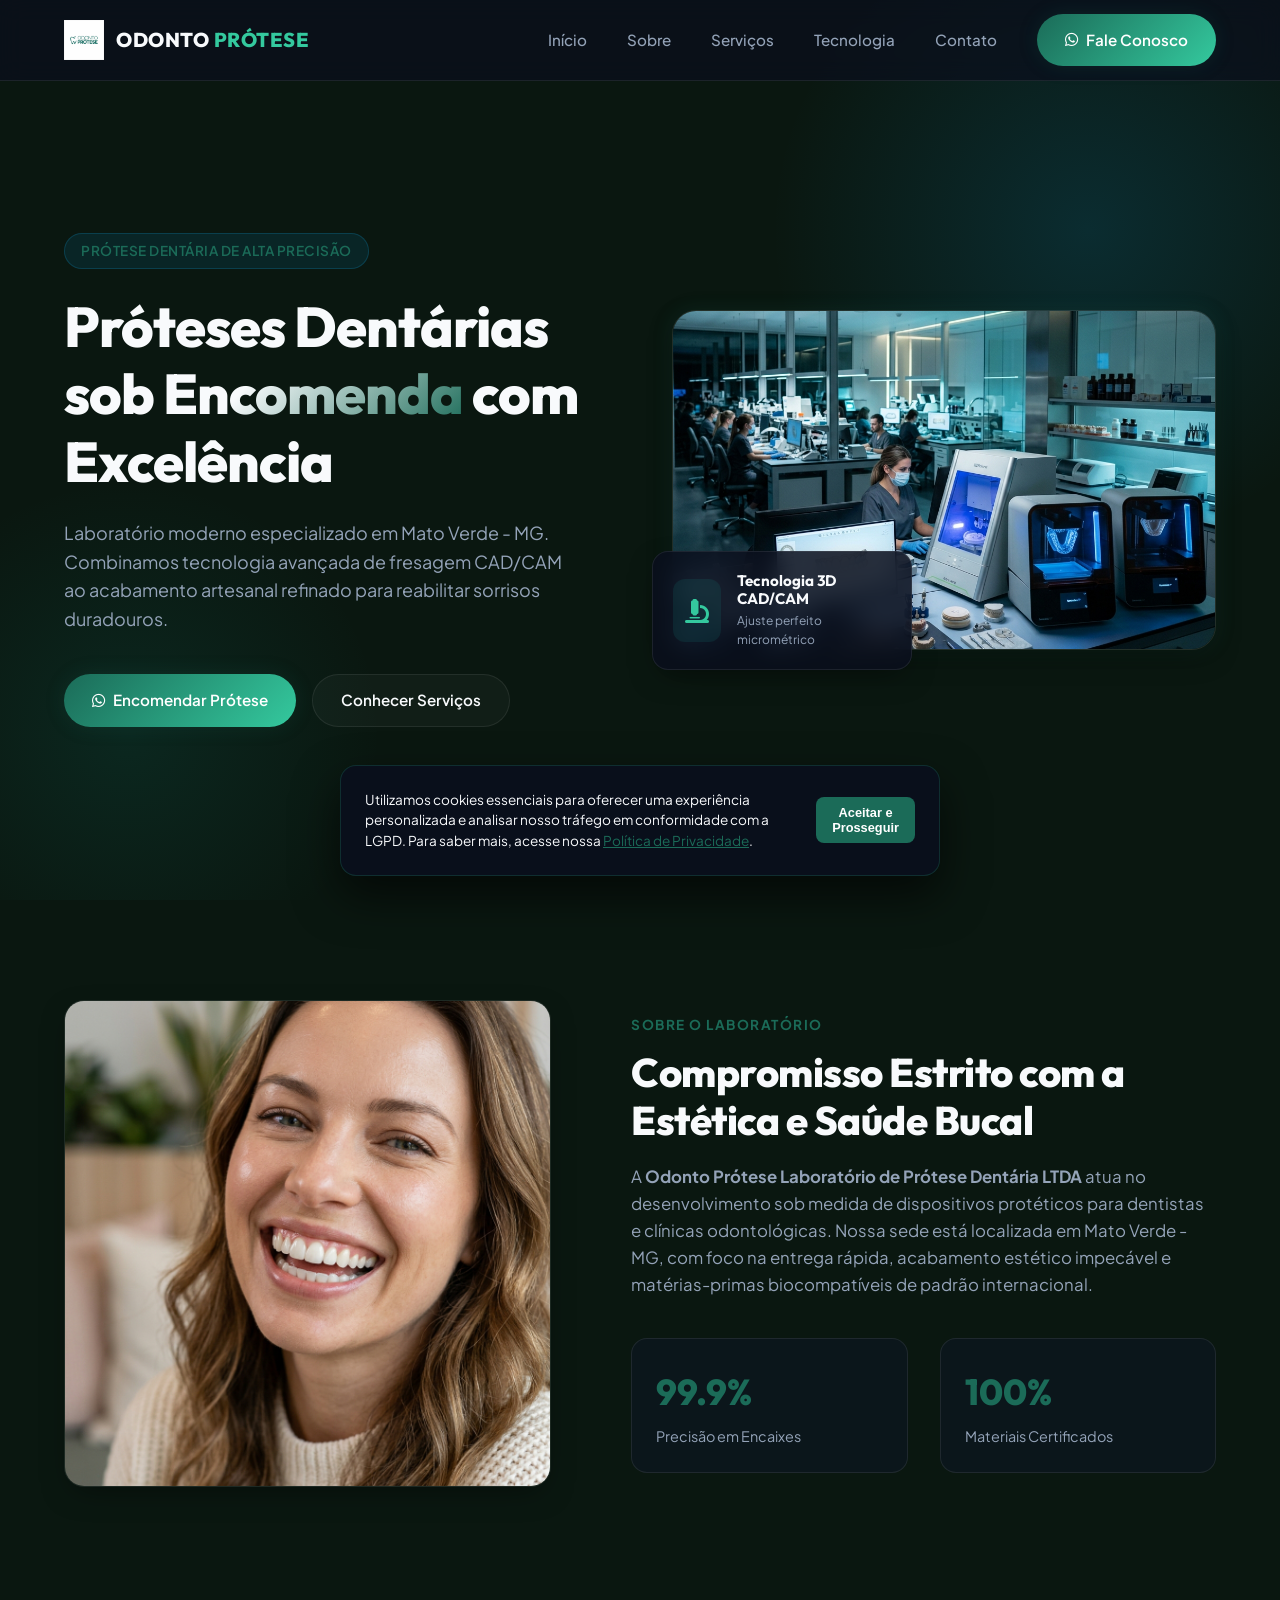
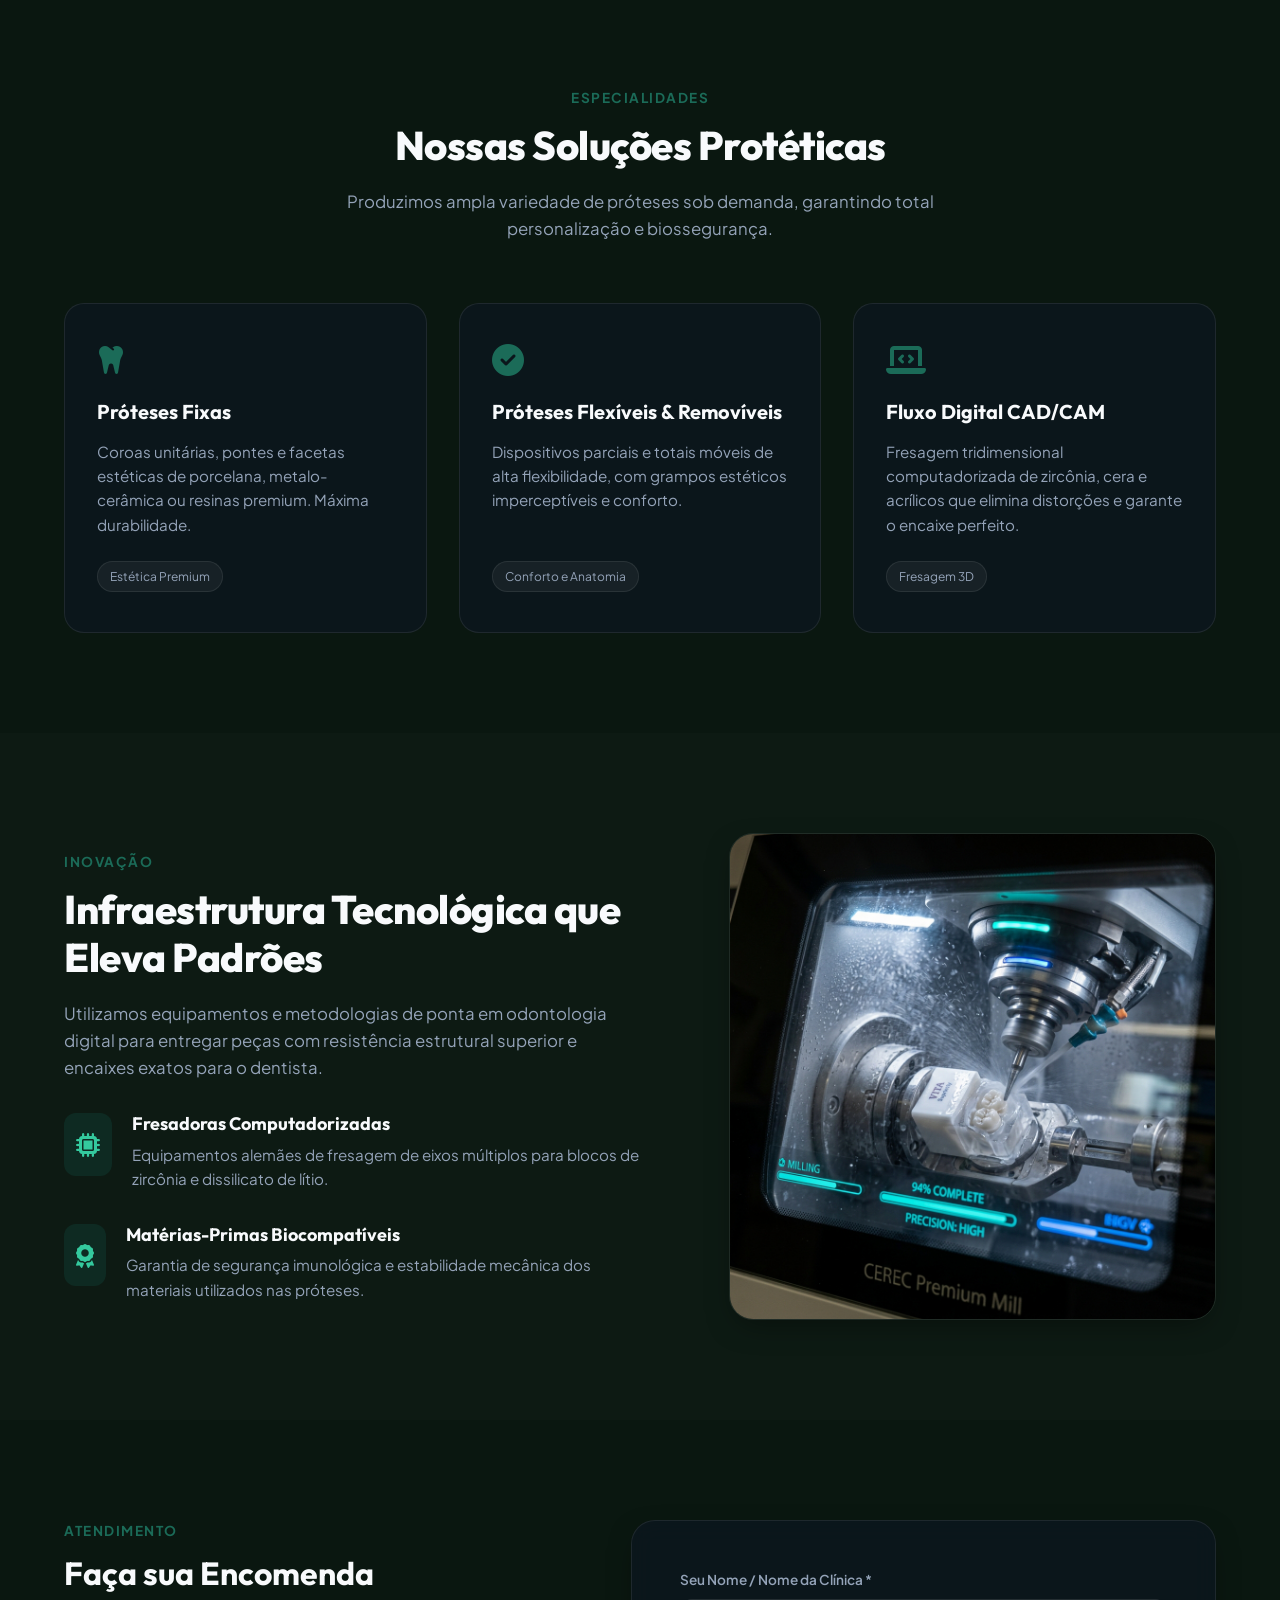
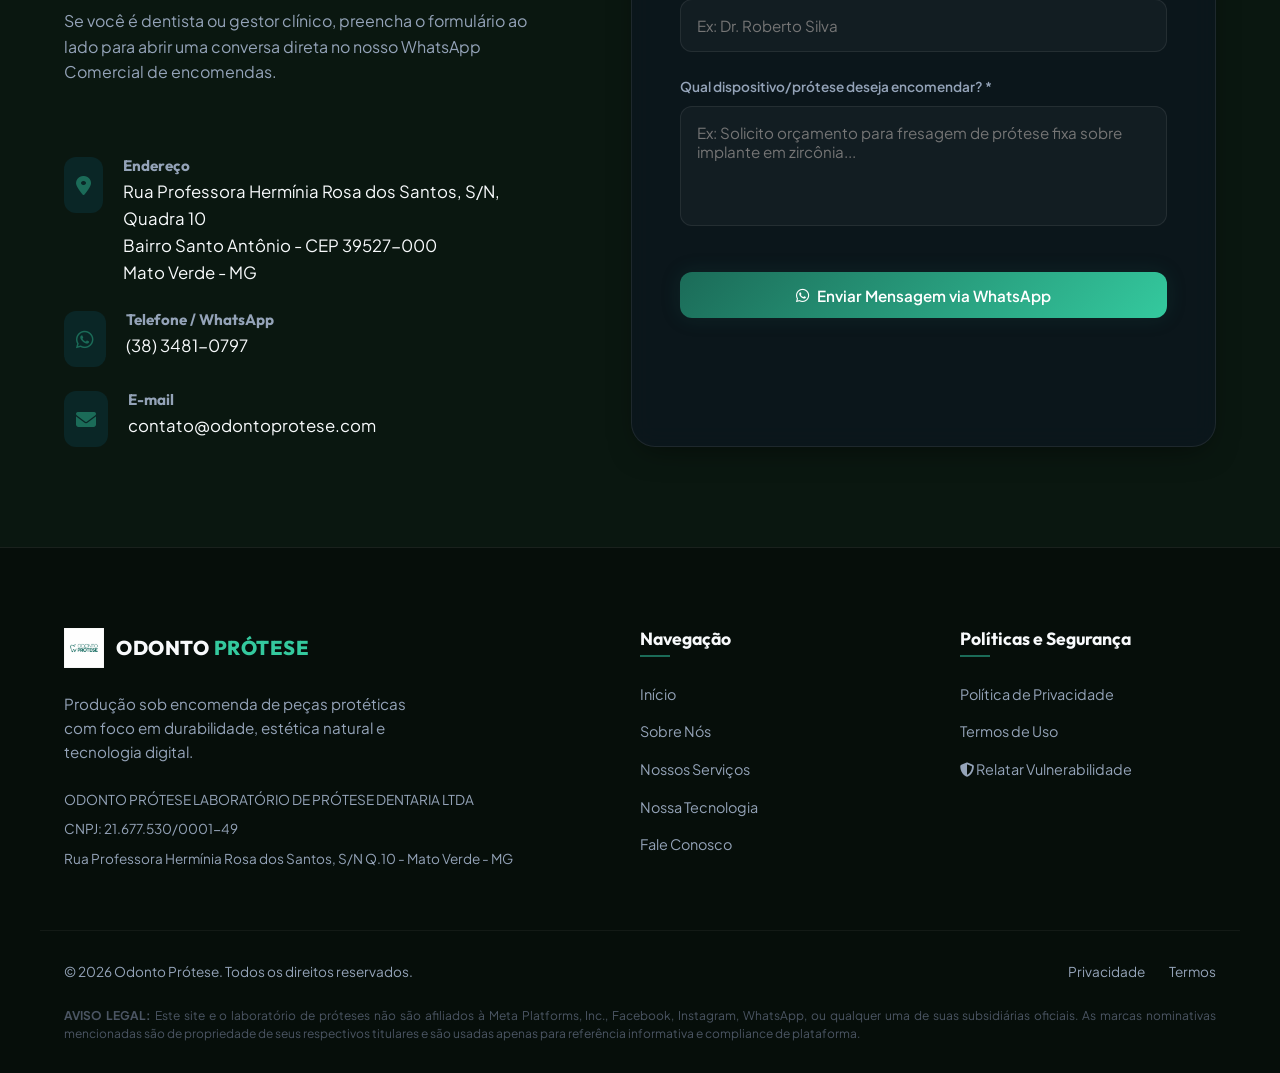
==== commit d116e245: "feat: nova paleta verde, logo PNG e ajuste footer" ====
--- a/index.html
+++ b/index.html
@@ -30,7 +30,7 @@
     <header id="header">
         <div class="container nav-wrapper">
             <a href="#" class="logo" id="logoLink">
-                <span class="logo-icon"><i class="fa-solid fa-tooth"></i></span>
+                <span class="logo-icon"><img src="assets/images/logo.png" alt="Odonto Prótese" class="logo-img"></span>
                 <span class="logo-text">ODONTO <span>PRÓTESE</span></span>
             </a>
             
@@ -276,7 +276,7 @@
         <div class="container footer-grid">
             <div class="footer-brand">
                 <a href="#" class="logo" id="footerLogoLink">
-                    <span class="logo-icon"><i class="fa-solid fa-tooth"></i></span>
+                    <span class="logo-icon"><img src="assets/images/logo.png" alt="Odonto Prótese" class="logo-img"></span>
                     <span class="logo-text">ODONTO <span>PRÓTESE</span></span>
                 </a>
                 <p>Produção sob encomenda de peças protéticas com foco em durabilidade, estética natural e tecnologia digital.</p>
--- a/styles.css
+++ b/styles.css
@@ -2,17 +2,17 @@
 
 :root {
     /* Color Palette */
-    --bg-dark: #0a0f1d;
+    --bg-dark: #0A1710;
     --bg-card: rgba(15, 23, 42, 0.45);
     --bg-card-hover: rgba(30, 41, 59, 0.6);
-    --primary: #0ea5e9;
-    --primary-hover: #0284c7;
-    --accent: #14b8a6;
-    --accent-hover: #0d9488;
+    --primary: #1B6B58;
+    --primary-hover: #25957A;
+    --accent: #34C99E;
+    --accent-hover: #28A884;
     --text-main: #f8fafc;
     --text-muted: #94a3b8;
     --border-color: rgba(255, 255, 255, 0.08);
-    --border-glow: rgba(14, 165, 233, 0.3);
+    --border-glow: rgba(27, 107, 88, 0.35);
     
     /* Fonts */
     --font-heading: 'Outfit', sans-serif;
@@ -22,7 +22,7 @@
     --container-max: 1200px;
     --transition-smooth: all 0.4s cubic-bezier(0.16, 1, 0.3, 1);
     --shadow-premium: 0 10px 30px -10px rgba(0, 0, 0, 0.5);
-    --shadow-glow: 0 0 20px rgba(14, 165, 233, 0.15);
+    --shadow-glow: 0 0 20px rgba(27, 107, 88, 0.18);
 }
 
 /* Reset */
@@ -128,8 +128,14 @@
 }
 
 .logo-icon {
-    font-size: 1.75rem;
-    color: var(--primary);
+    display: flex;
+    align-items: center;
+}
+
+.logo-img {
+    height: 40px;
+    width: auto;
+    display: block;
 }
 
 .logo-text {
@@ -689,7 +695,7 @@
 
 /* Footer Section */
 footer {
-    background: #060912;
+    background: #060E0A;
     border-top: 1px solid var(--border-color);
     padding: 80px 0 30px 0;
 }
@@ -902,6 +908,10 @@
     .menu-btn {
         display: block;
     }
+
+    .logo-img {
+        height: 34px;
+    }
     
     .nav-menu {
         position: fixed;
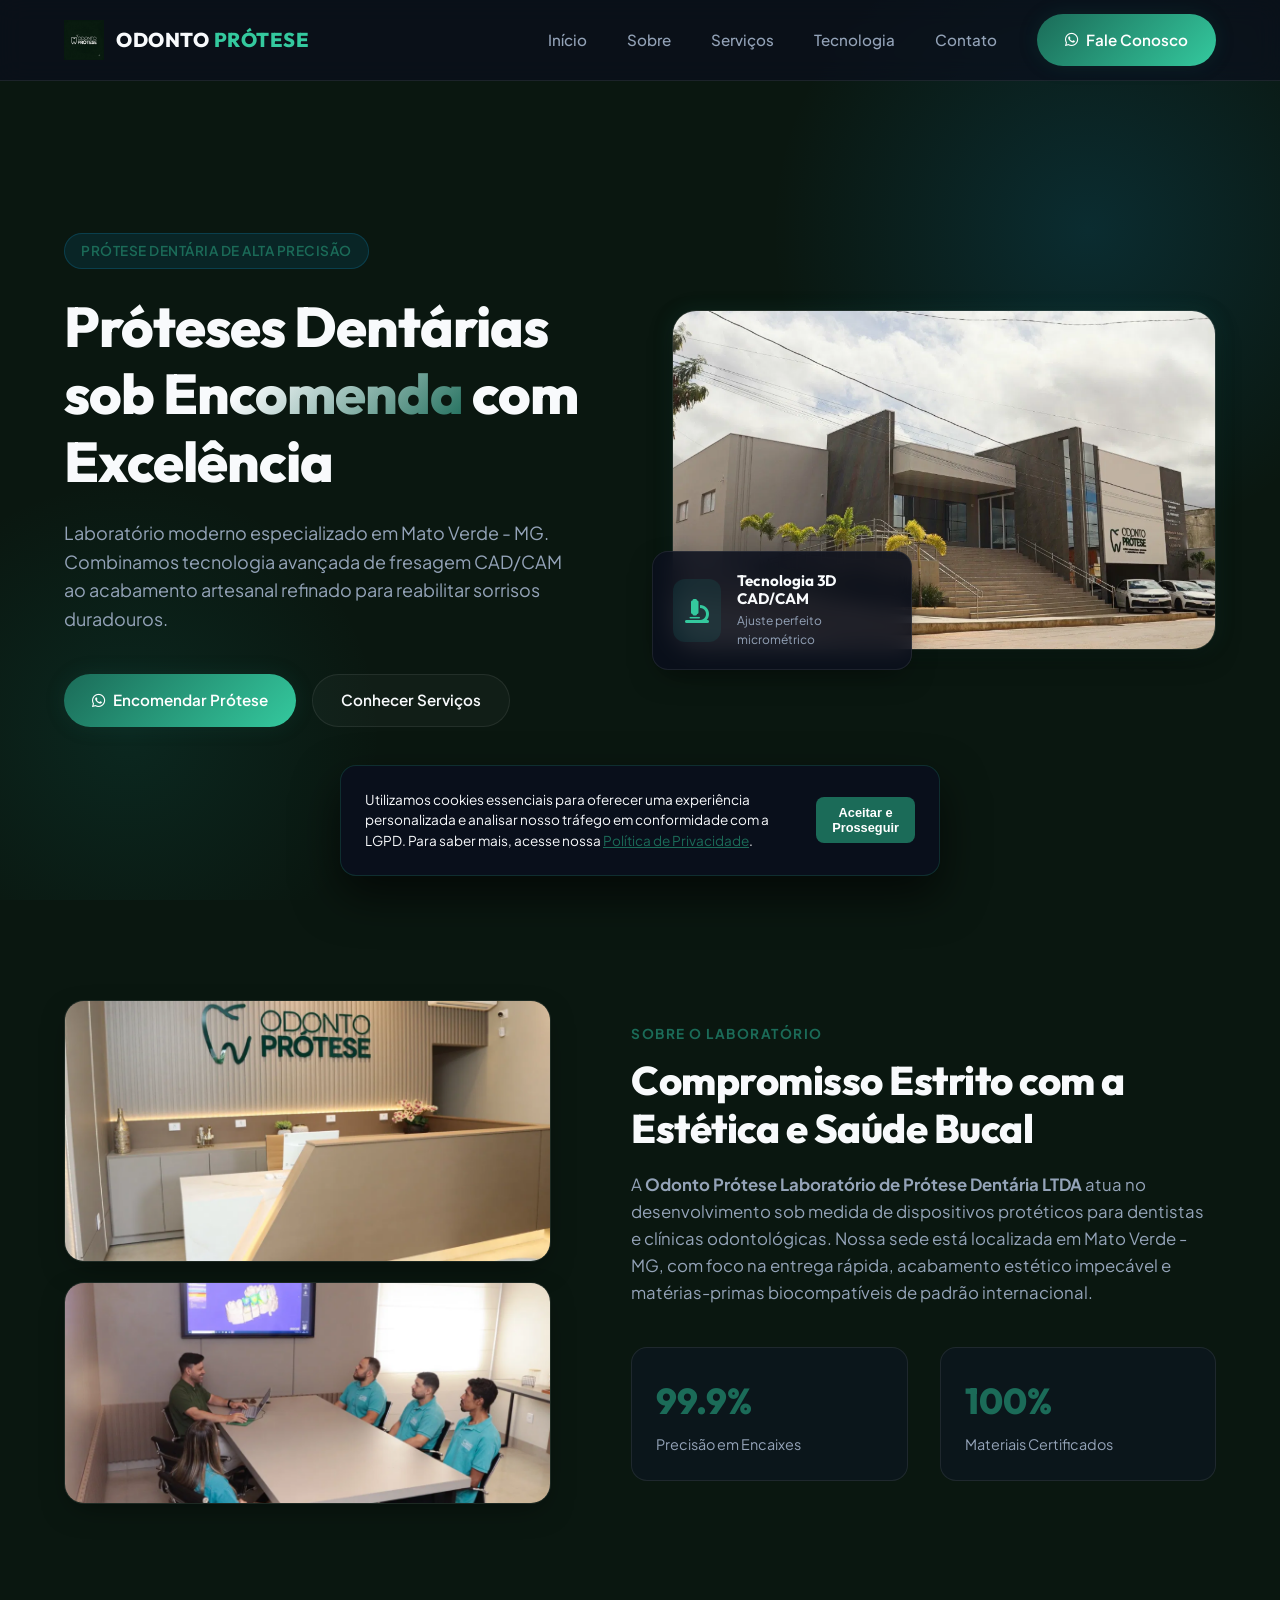
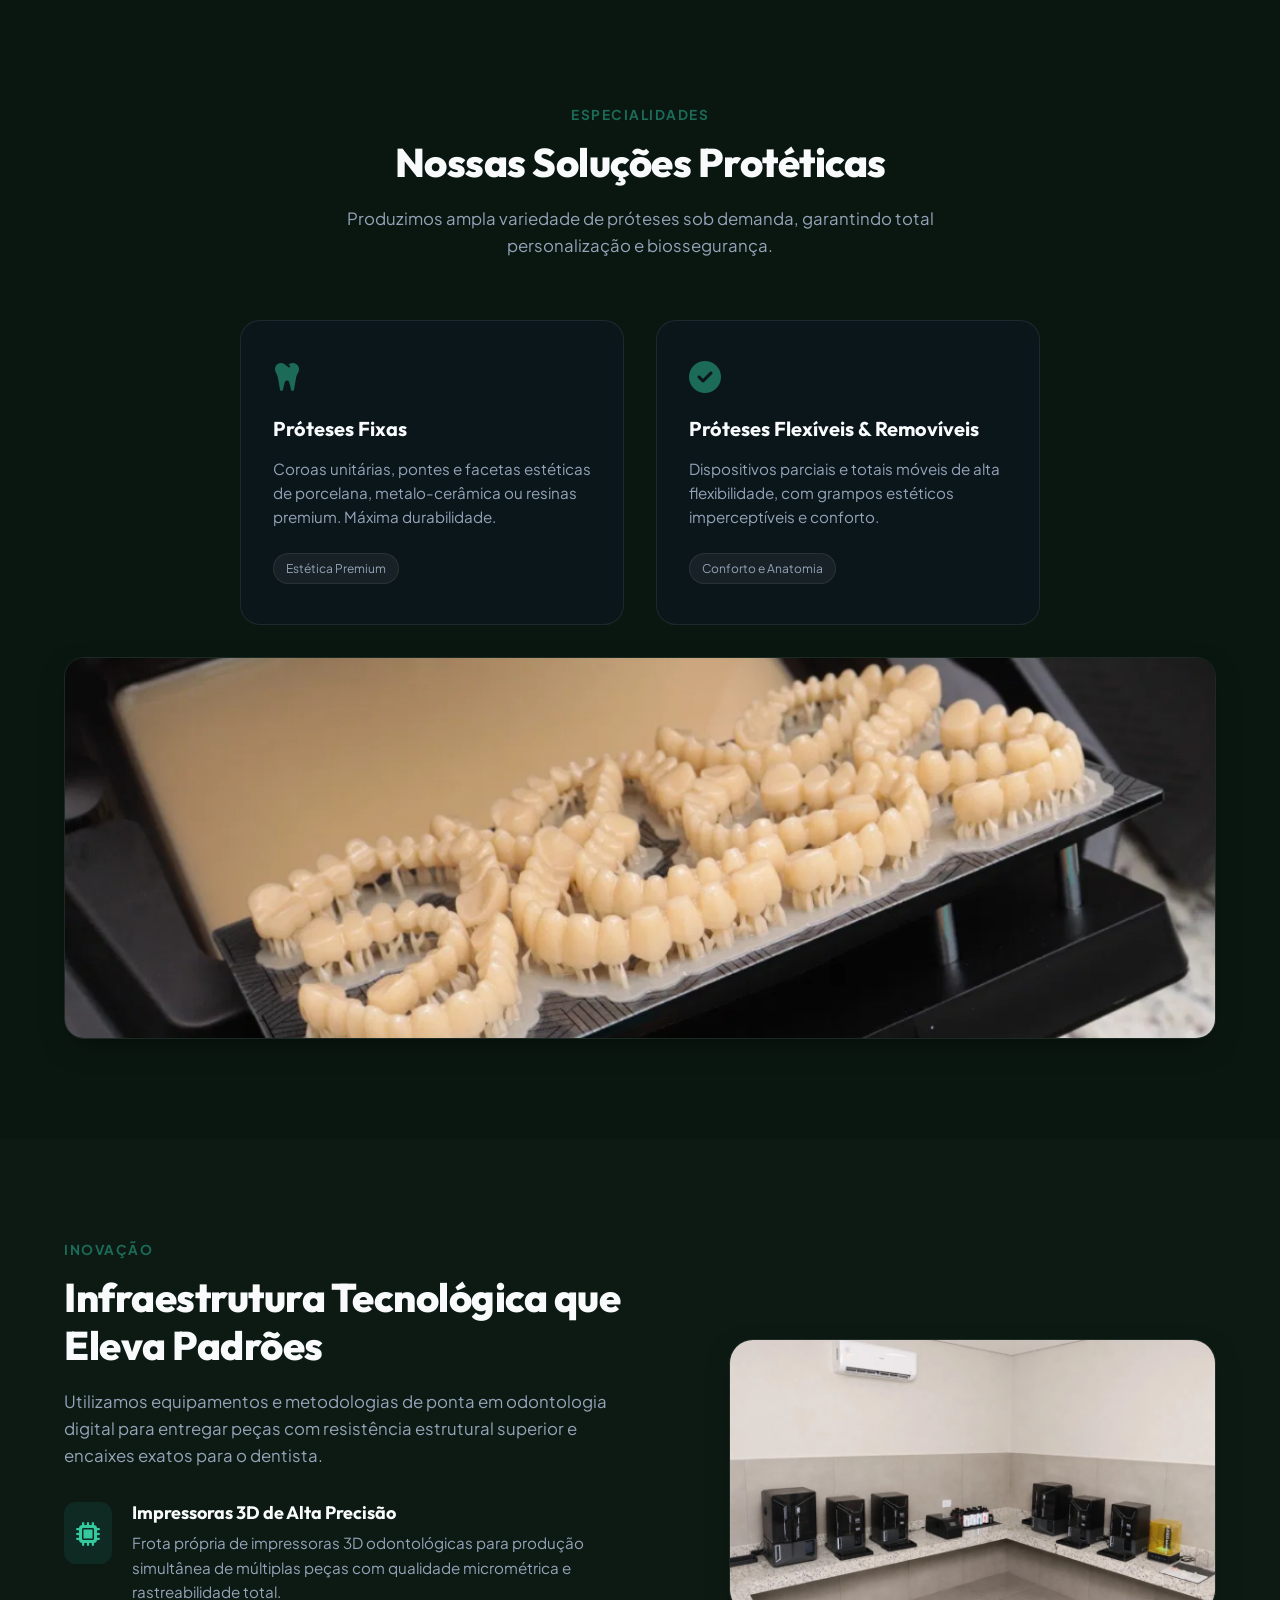
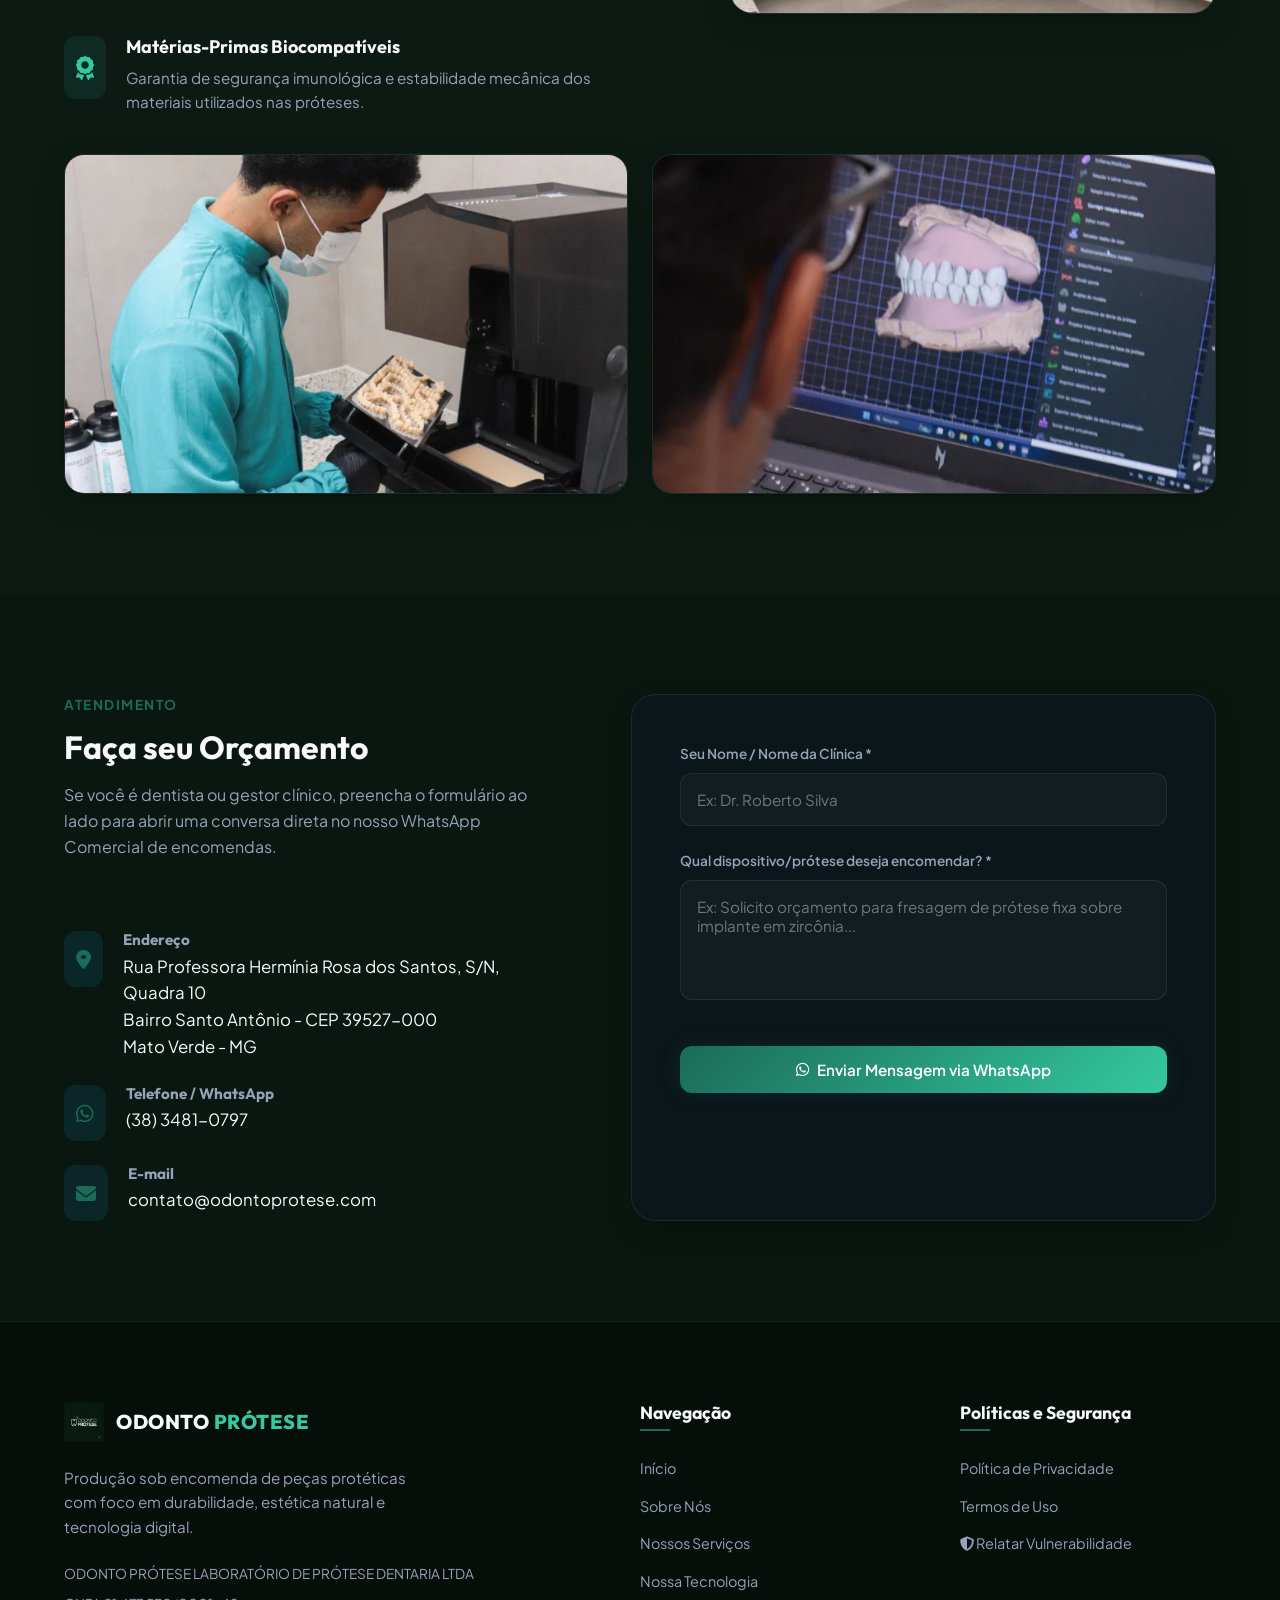
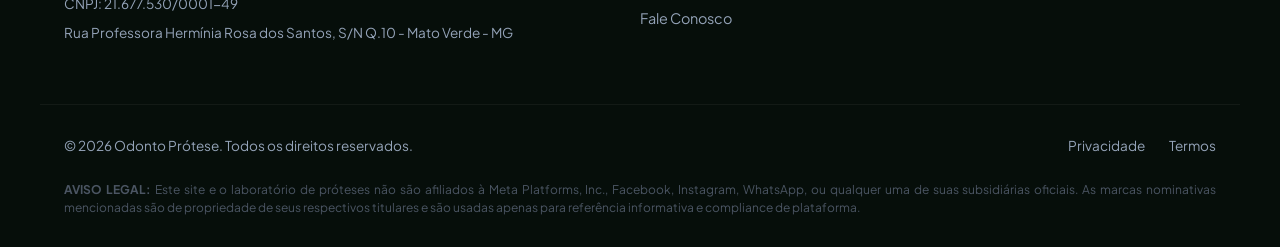
==== commit 42661ed5: "feat: fotos reais, novo hero (fachada), sobre com recepcao+equipe, tecnologia com impressoras 3D, re" ====
--- a/index.html
+++ b/index.html
@@ -13,7 +13,7 @@
     <!-- Performance Optimization: Preconnect & Preload -->
     <link rel="preconnect" href="https://fonts.googleapis.com">
     <link rel="preconnect" href="https://fonts.gstatic.com" crossorigin>
-    <link rel="preload" href="assets/images/dental_lab_hero.png" as="image">
+    <link rel="preload" href="assets/images/fachada.png" as="image">
     
     <!-- Stylesheets -->
     <link rel="stylesheet" href="styles.css">
@@ -30,7 +30,7 @@
     <header id="header">
         <div class="container nav-wrapper">
             <a href="#" class="logo" id="logoLink">
-                <span class="logo-icon"><img src="assets/images/logo.png" alt="Odonto Prótese" class="logo-img"></span>
+                <span class="logo-icon"><img src="assets/images/logo-dark.png" alt="Odonto Prótese" class="logo-img"></span>
                 <span class="logo-text">ODONTO <span>PRÓTESE</span></span>
             </a>
             
@@ -86,7 +86,7 @@
                 
                 <div class="hero-visual reveal-right">
                     <div class="hero-img-container">
-                        <img src="assets/images/dental_lab_hero.png" alt="Laboratório de Prótese Dentária Odonto Prótese" class="hero-img" loading="eager">
+                        <img src="assets/images/fachada.png" alt="Fachada do Laboratório Odonto Prótese em Mato Verde - MG" class="hero-img" loading="eager">
                     </div>
                     <div class="hero-floating-card">
                         <div class="floating-icon">
@@ -104,9 +104,12 @@
         <!-- About Section -->
         <section class="section" id="sobre">
             <div class="container about-grid">
-                <div class="about-img-wrapper reveal-left">
+                <div class="about-img-wrapper reveal-left" style="display: flex; flex-direction: column; gap: 1.25rem;">
                     <div class="about-img-card">
-                        <img src="assets/images/dental_smile.png" alt="Estética e Reabilitação Oral" class="about-img" loading="lazy">
+                        <img src="assets/images/recepcao.png" alt="Recepção moderna da Odonto Prótese com logo na parede" class="about-img" loading="lazy" style="object-fit: cover; height: 260px; width: 100%;">
+                    </div>
+                    <div class="about-img-card">
+                        <img src="assets/images/equipe-reuniao.png" alt="Equipe Odonto Prótese em reunião com software CAD na TV" class="about-img" loading="lazy" style="object-fit: cover; height: 220px; width: 100%;">
                     </div>
                 </div>
                 
@@ -142,9 +145,9 @@
                     </p>
                 </div>
                 
-                <div class="services-grid">
+                <div class="services-grid two-col-services reveal">
                     <!-- Service 1 -->
-                    <div class="service-card reveal">
+                    <div class="service-card">
                         <span class="service-icon"><i class="fa-solid fa-tooth"></i></span>
                         <h3 class="service-title">Próteses Fixas</h3>
                         <p class="service-desc">
@@ -154,24 +157,19 @@
                     </div>
                     
                     <!-- Service 2 -->
-                    <div class="service-card reveal">
+                    <div class="service-card">
                         <span class="service-icon"><i class="fa-solid fa-circle-check"></i></span>
-                        <h3 class="service-title">Próteses Flexíveis & Removíveis</h3>
+                        <h3 class="service-title">Próteses Flexíveis &amp; Removíveis</h3>
                         <p class="service-desc">
                             Dispositivos parciais e totais móveis de alta flexibilidade, com grampos estéticos imperceptíveis e conforto.
                         </p>
                         <span class="service-tag">Conforto e Anatomia</span>
                     </div>
-                    
-                    <!-- Service 3 -->
-                    <div class="service-card reveal">
-                        <span class="service-icon"><i class="fa-solid fa-laptop-code"></i></span>
-                        <h3 class="service-title">Fluxo Digital CAD/CAM</h3>
-                        <p class="service-desc">
-                            Fresagem tridimensional computadorizada de zircônia, cera e acrílicos que elimina distorções e garante o encaixe perfeito.
-                        </p>
-                        <span class="service-tag">Fresagem 3D</span>
-                    </div>
+                </div>
+
+                <!-- Portfolio Image -->
+                <div class="reveal" style="border-radius: 20px; overflow: hidden; box-shadow: var(--shadow-premium); border: 1px solid var(--border-color); margin-top: 2rem;">
+                    <img src="assets/images/proteses-impressora.png" alt="Próteses recém-impressas em plataforma de impressora 3D" style="width: 100%; height: 380px; object-fit: cover; display: block;" loading="lazy">
                 </div>
             </div>
         </section>
@@ -190,8 +188,8 @@
                         <div class="tech-item">
                             <span class="tech-item-icon"><i class="fa-solid fa-microchip"></i></span>
                             <div class="tech-item-content">
-                                <h3 class="tech-item-title">Fresadoras Computadorizadas</h3>
-                                <p class="tech-item-desc">Equipamentos alemães de fresagem de eixos múltiplos para blocos de zircônia e dissilicato de lítio.</p>
+                                <h3 class="tech-item-title">Impressoras 3D de Alta Precisão</h3>
+                                <p class="tech-item-desc">Frota própria de impressoras 3D odontológicas para produção simultânea de múltiplas peças com qualidade micrométrica e rastreabilidade total.</p>
                             </div>
                         </div>
                         <div class="tech-item">
@@ -205,7 +203,19 @@
                 </div>
                 
                 <div class="tech-visual reveal-right">
-                    <img src="assets/images/dental_cad_cam.png" alt="Fresadora CAD/CAM de Prótese Dentária" loading="lazy">
+                    <img src="assets/images/sala-impressoras.png" alt="Sala de impressoras 3D do laboratório Odonto Prótese" loading="lazy" style="object-fit: cover;">
+                </div>
+            </div>
+
+            <!-- Secondary tech images: technician + CAD -->
+            <div class="container" style="margin-top: 2.5rem;">
+                <div class="two-col-grid">
+                    <div class="reveal" style="border-radius: 20px; overflow: hidden; border: 1px solid var(--border-color); box-shadow: var(--shadow-premium); height: 340px;">
+                        <img src="assets/images/tecnico-impressora.png" alt="Técnico retirando plataforma de impressão 3D com próteses" style="width: 100%; height: 100%; object-fit: cover; display: block;" loading="lazy">
+                    </div>
+                    <div class="reveal" style="border-radius: 20px; overflow: hidden; border: 1px solid var(--border-color); box-shadow: var(--shadow-premium); height: 340px;">
+                        <img src="assets/images/cad-notebook.png" alt="Profissional modelando prótese em software CAD no notebook" style="width: 100%; height: 100%; object-fit: cover; display: block;" loading="lazy">
+                    </div>
                 </div>
             </div>
         </section>
@@ -216,7 +226,7 @@
                 <div class="contact-info reveal-left">
                     <div>
                         <span class="section-subtitle">Atendimento</span>
-                        <h2 class="contact-info-title">Faça sua Encomenda</h2>
+                        <h2 class="contact-info-title">Faça seu Orçamento</h2>
                         <p class="contact-info-desc">
                             Se você é dentista ou gestor clínico, preencha o formulário ao lado para abrir uma conversa direta no nosso WhatsApp Comercial de encomendas.
                         </p>
@@ -276,7 +286,7 @@
         <div class="container footer-grid">
             <div class="footer-brand">
                 <a href="#" class="logo" id="footerLogoLink">
-                    <span class="logo-icon"><img src="assets/images/logo.png" alt="Odonto Prótese" class="logo-img"></span>
+                    <span class="logo-icon"><img src="assets/images/logo-dark.png" alt="Odonto Prótese" class="logo-img"></span>
                     <span class="logo-text">ODONTO <span>PRÓTESE</span></span>
                 </a>
                 <p>Produção sob encomenda de peças protéticas com foco em durabilidade, estética natural e tecnologia digital.</p>
--- a/styles.css
+++ b/styles.css
@@ -688,10 +688,27 @@
     background: rgba(255, 255, 255, 0.05);
 }
 
+
 textarea.form-control {
     resize: none;
     min-height: 120px;
 }
+
+/* Utility: two-column image grid */
+.two-col-grid {
+    display: grid;
+    grid-template-columns: 1fr 1fr;
+    gap: 1.5rem;
+}
+
+/* Services: two-column centered layout */
+.two-col-services {
+    grid-template-columns: 1fr 1fr;
+    max-width: 800px;
+    margin-left: auto;
+    margin-right: auto;
+}
+
 
 /* Footer Section */
 footer {
@@ -912,6 +929,11 @@
     .logo-img {
         height: 34px;
     }
+
+    .two-col-grid,
+    .two-col-services {
+        grid-template-columns: 1fr;
+    }
     
     .nav-menu {
         position: fixed;
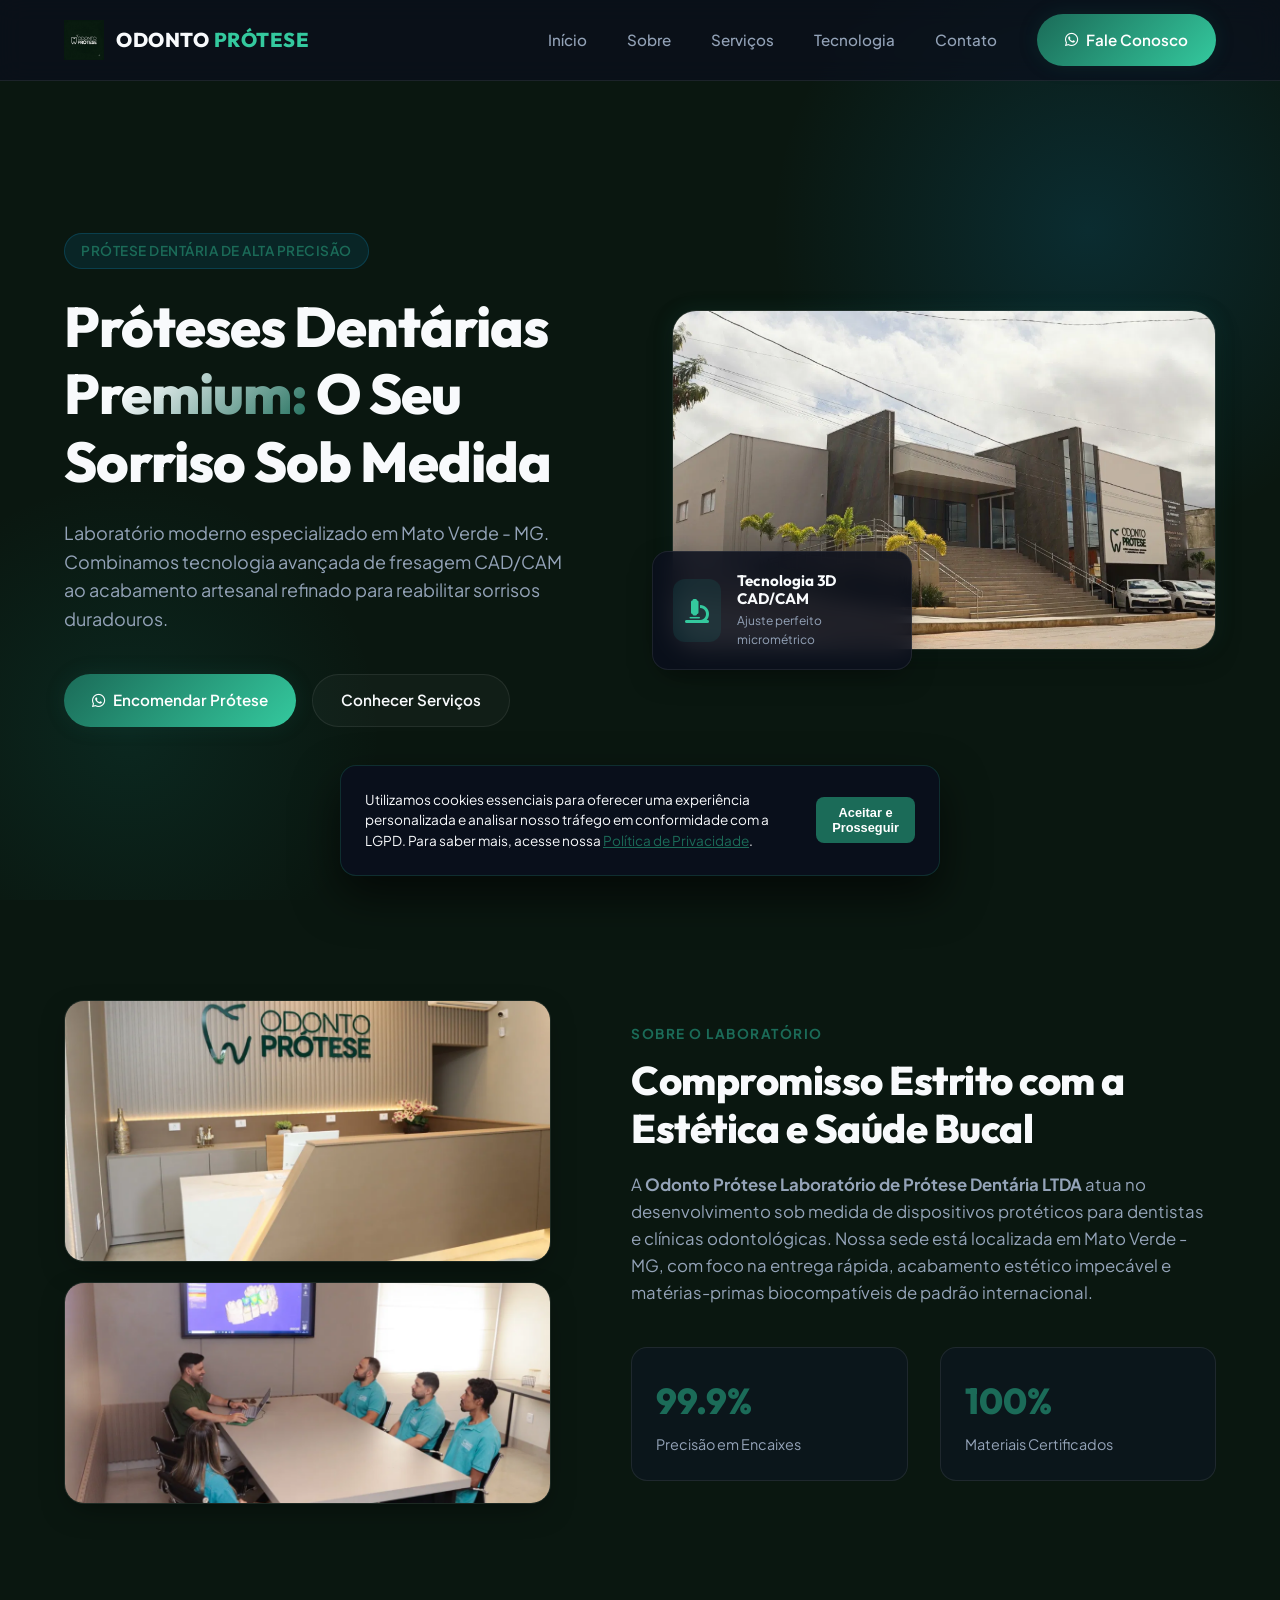
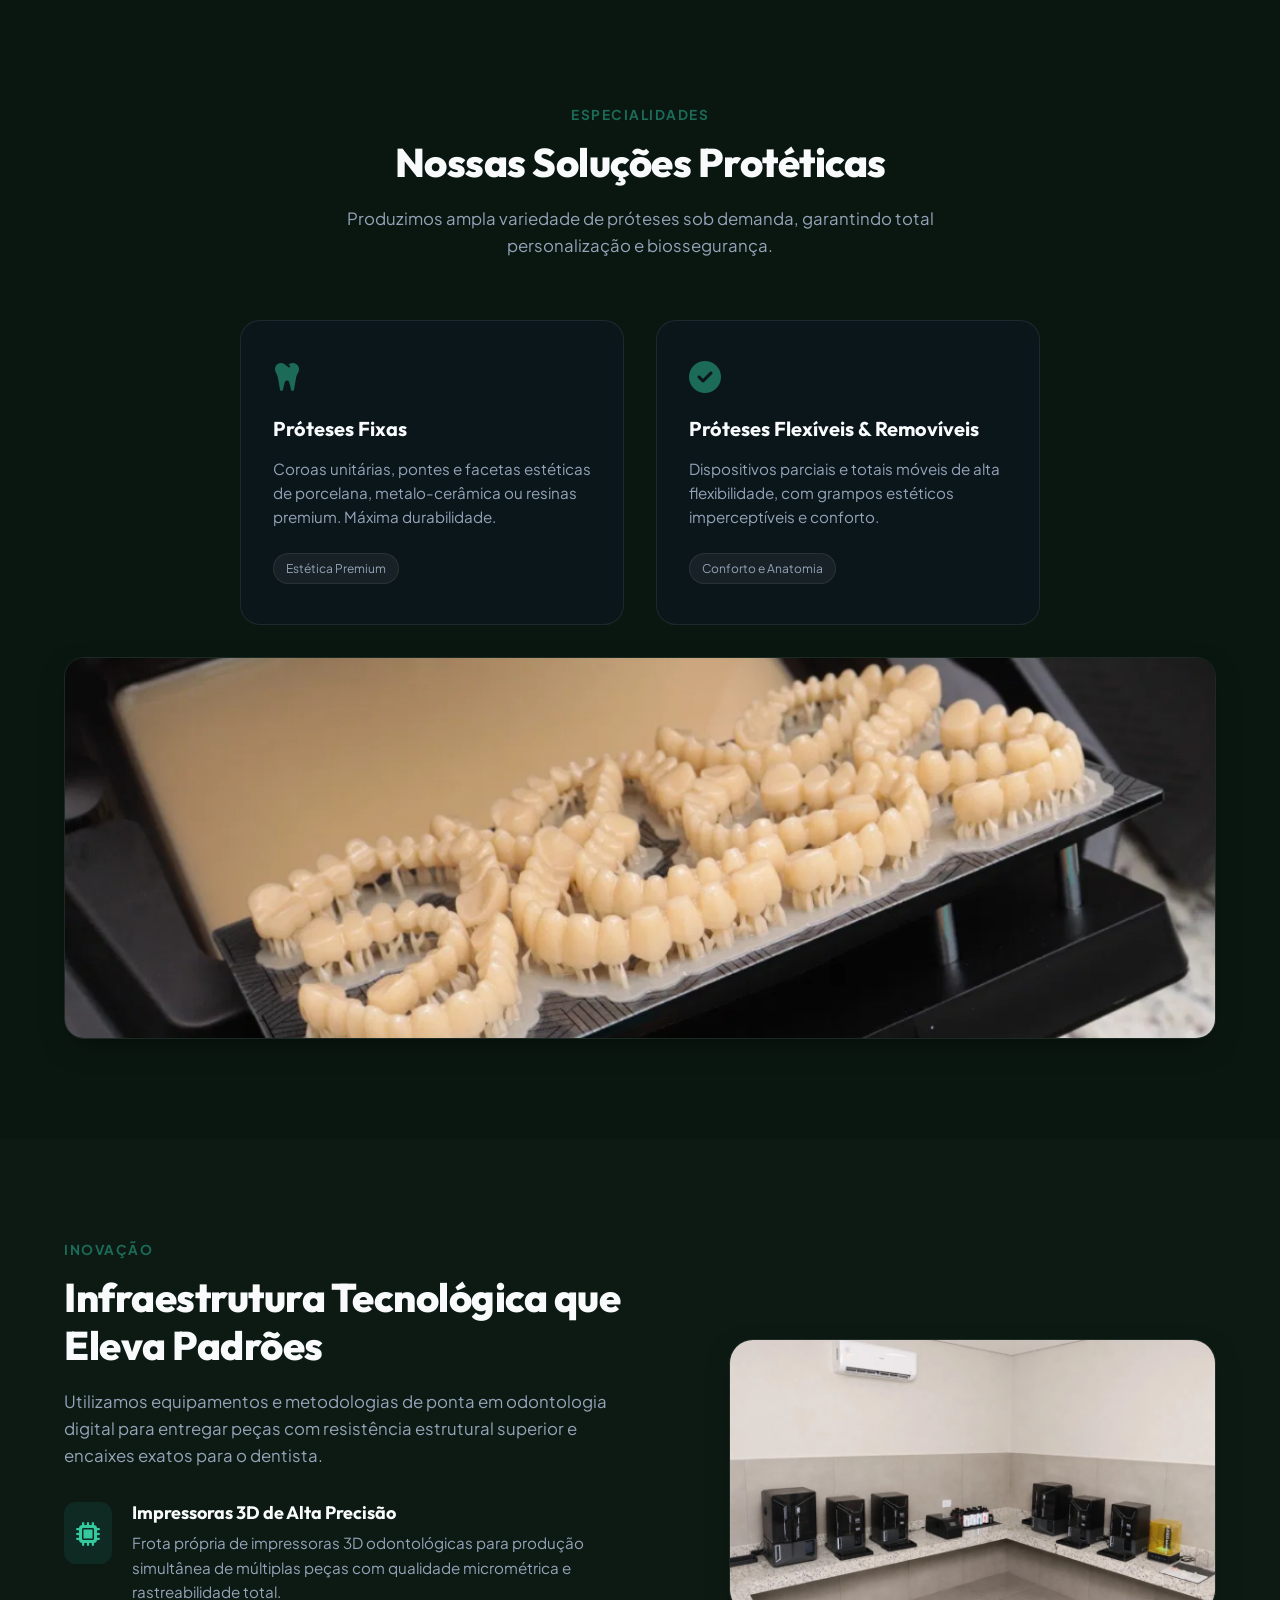
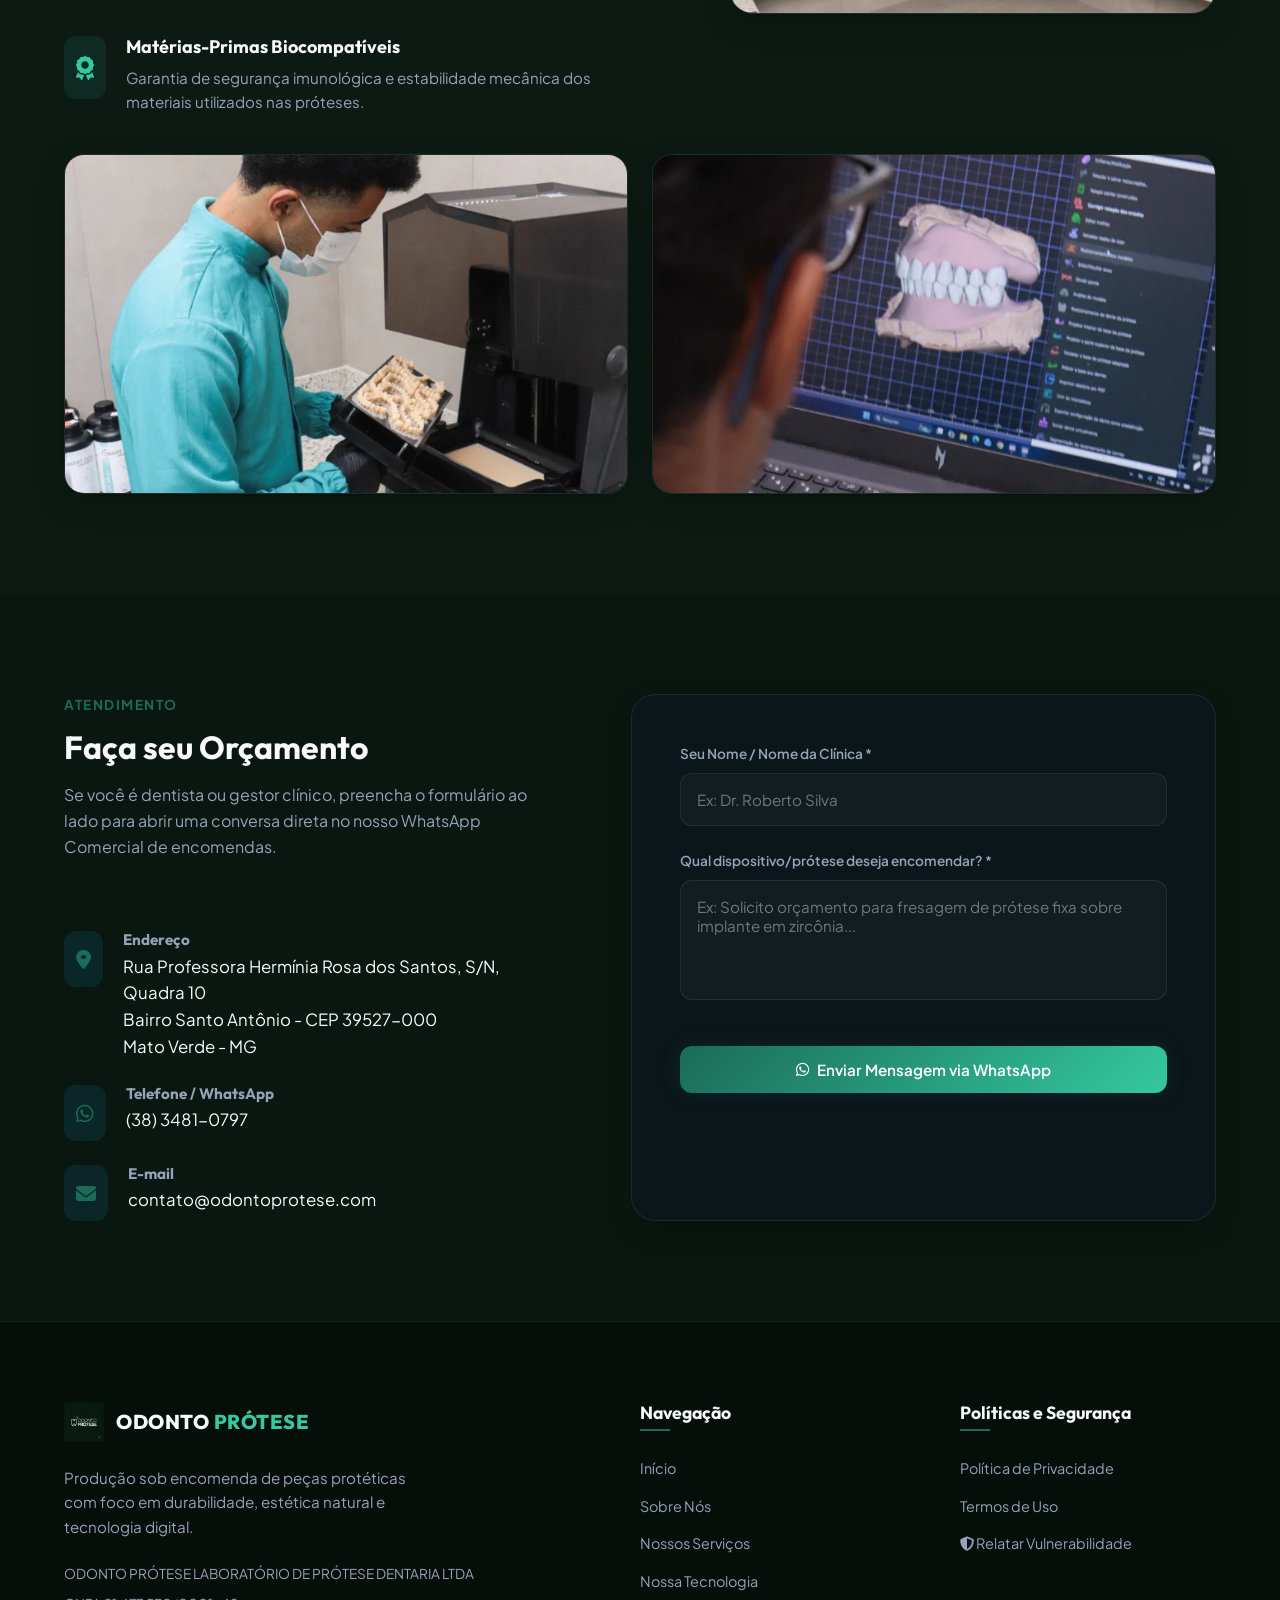
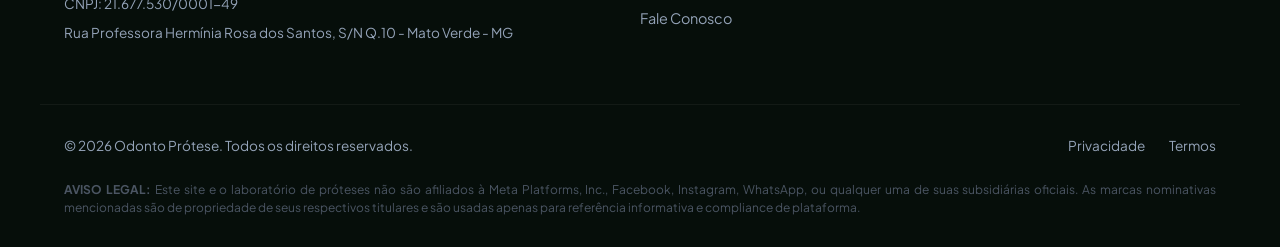
==== commit 962dd093: "chore: atualiza titulo do hero para Proteses Dentarias Premium: O Seu Sorriso Sob Medida" ====
--- a/index.html
+++ b/index.html
@@ -67,7 +67,7 @@
                 <div class="hero-content reveal-left">
                     <span class="badge">Prótese Dentária de Alta Precisão</span>
                     <h1 class="hero-title">
-                        Próteses Dentárias sob <span class="gradient-text">Encomenda</span> com Excelência
+                        Próteses Dentárias <span class="gradient-text">Premium:</span> O Seu Sorriso Sob Medida
                     </h1>
                     <p class="hero-description">
                         Laboratório moderno especializado em Mato Verde - MG. Combinamos tecnologia avançada de fresagem CAD/CAM ao acabamento artesanal refinado para reabilitar sorrisos duradouros.
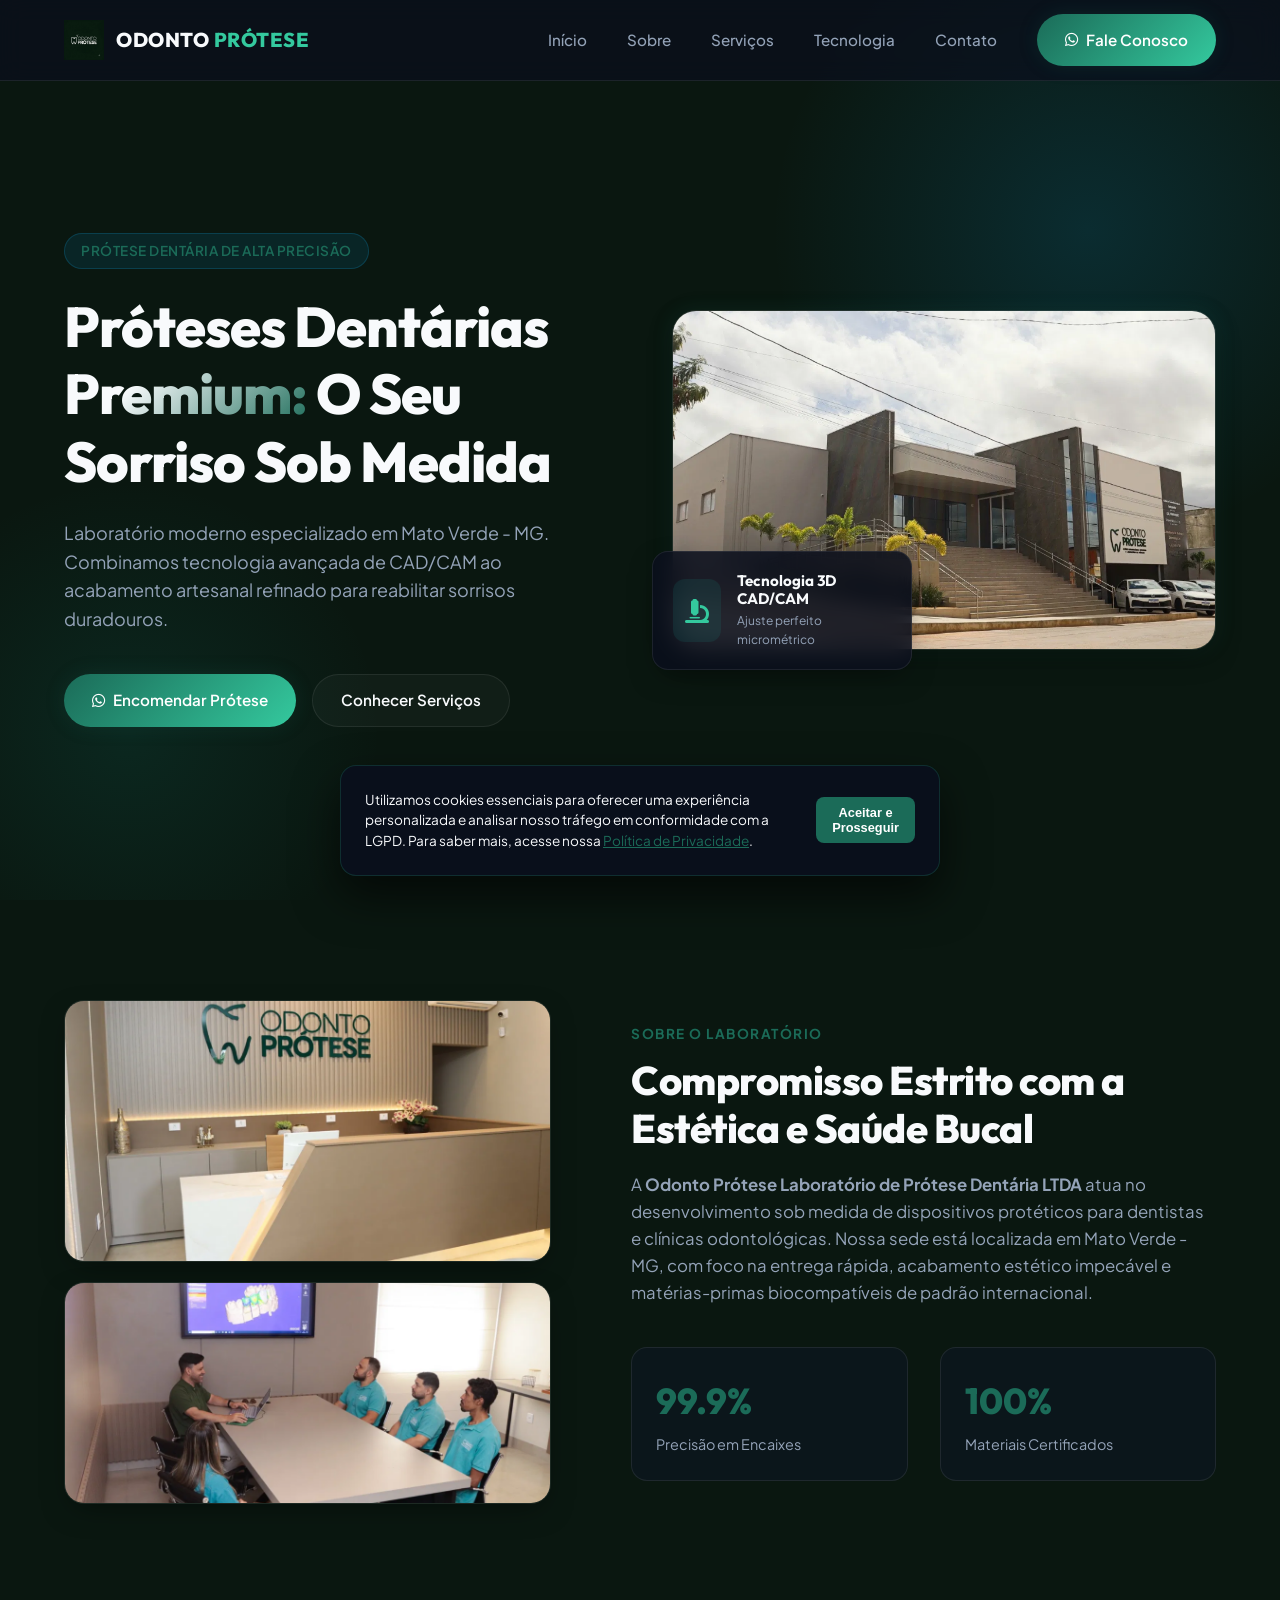
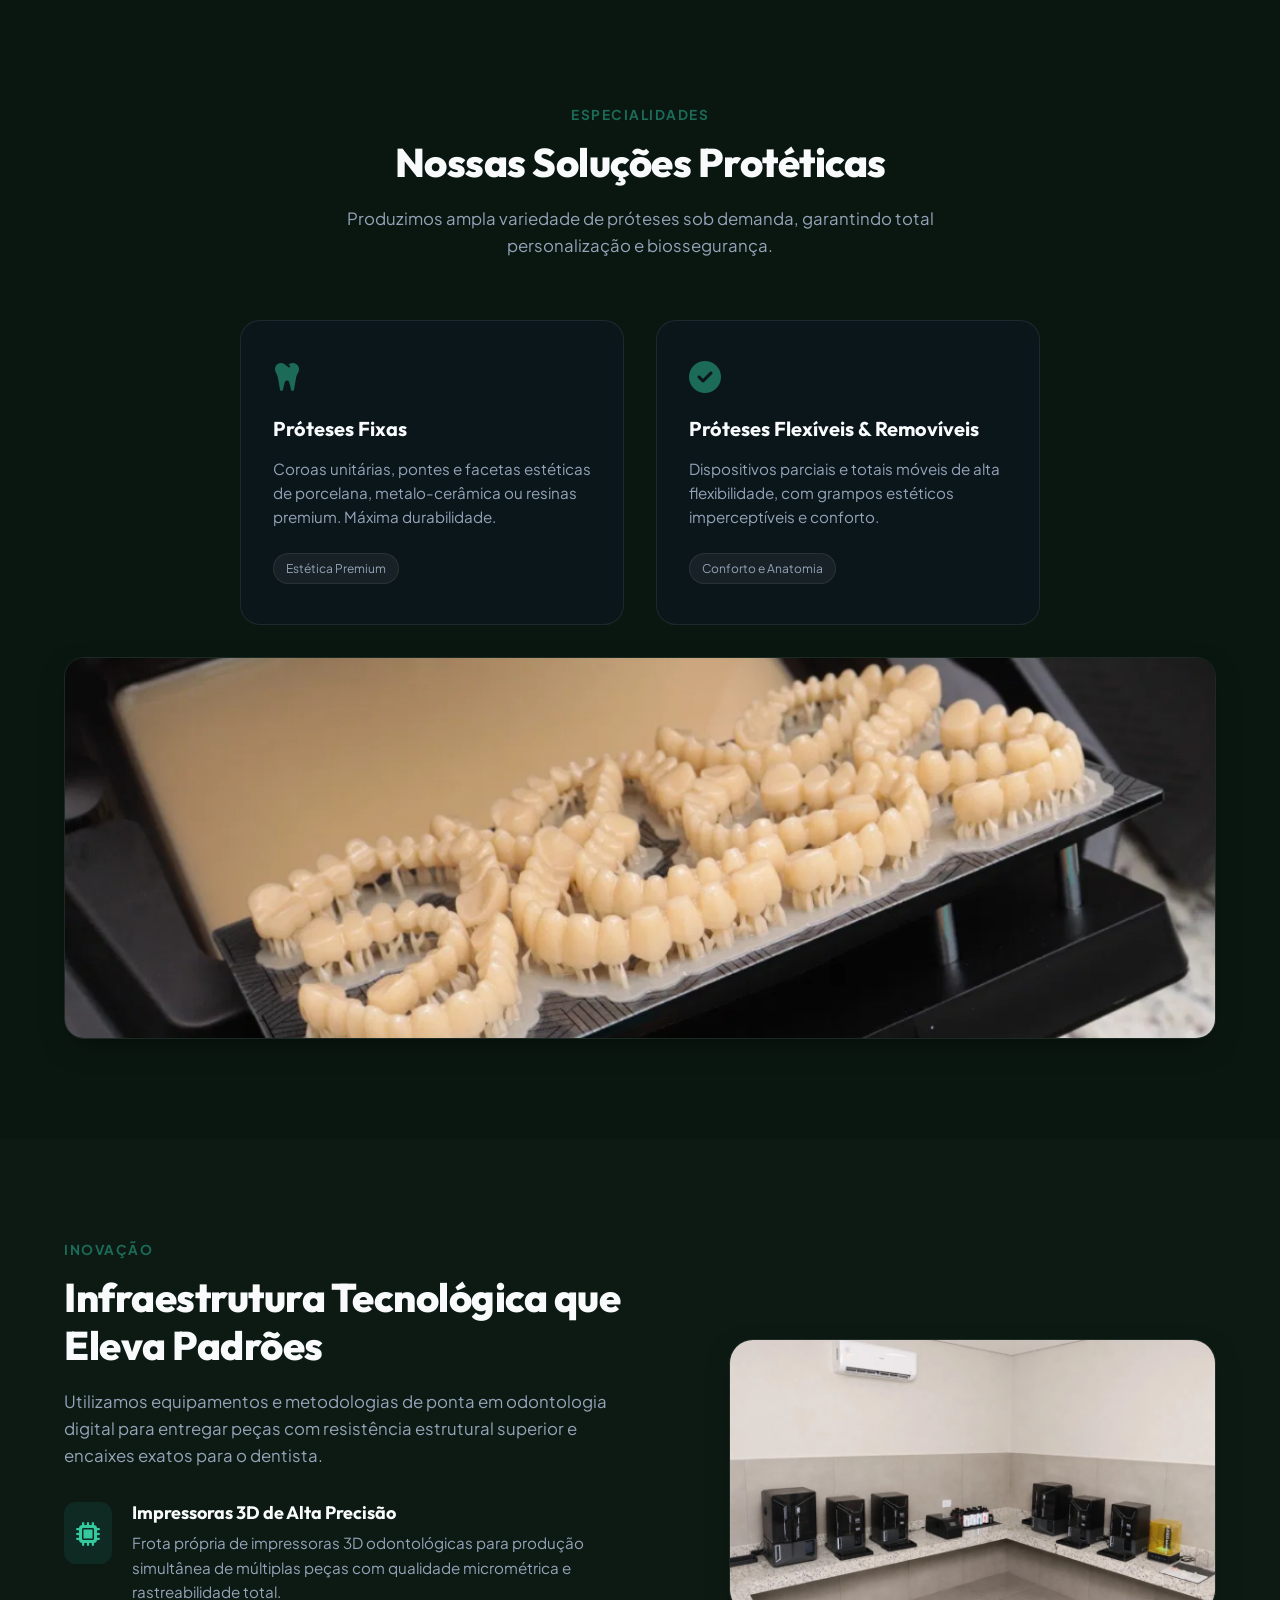
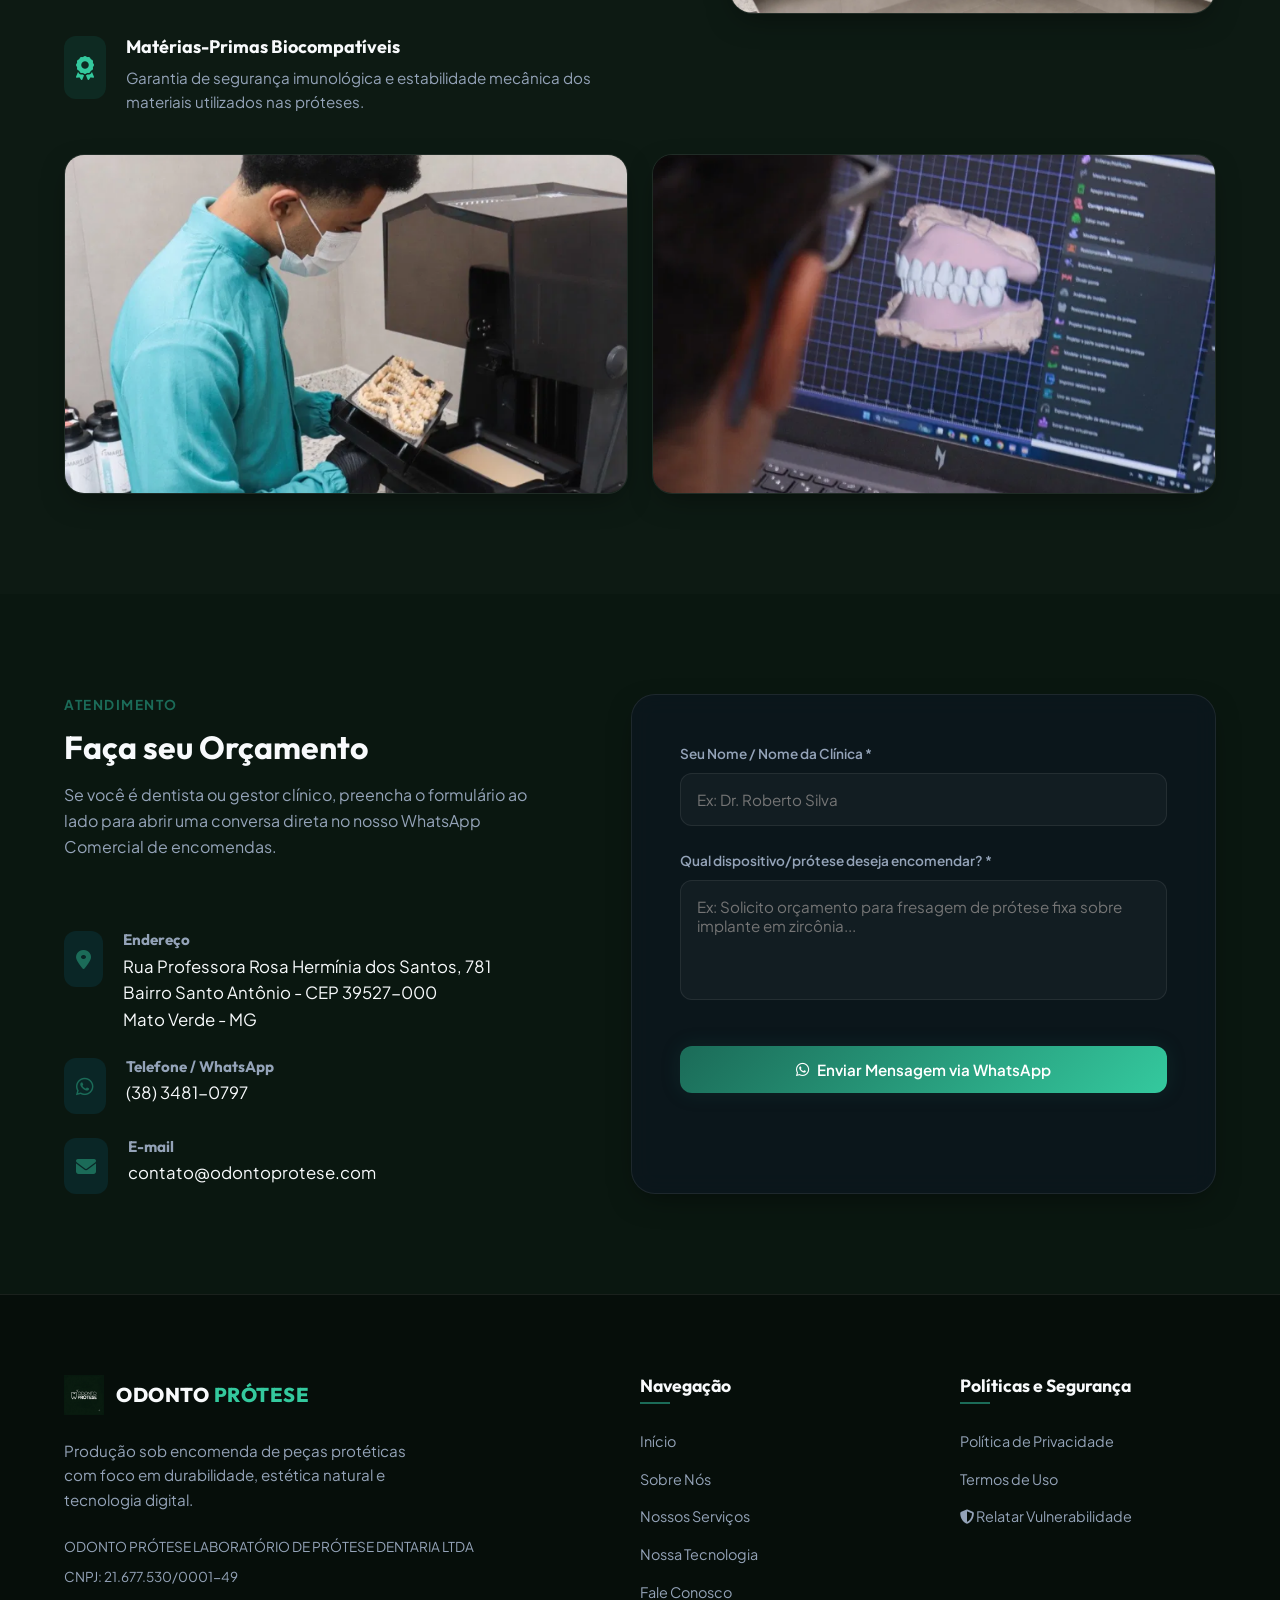
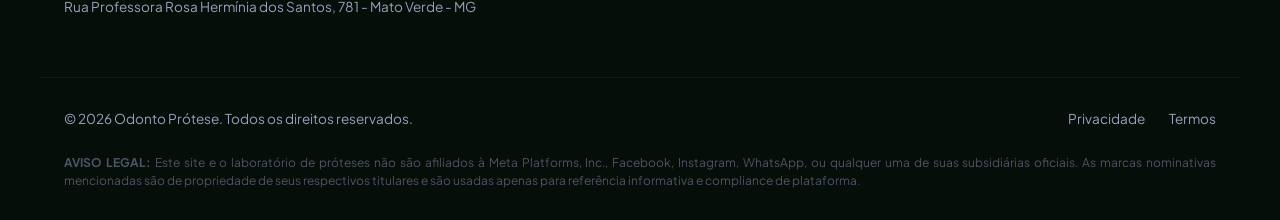
==== commit bed0e7d5: "fix: remove palavra fresagem do hero e corrige endereco para Rua Professora Rosa Herminia dos Santos" ====
--- a/index.html
+++ b/index.html
@@ -70,7 +70,7 @@
                         Próteses Dentárias <span class="gradient-text">Premium:</span> O Seu Sorriso Sob Medida
                     </h1>
                     <p class="hero-description">
-                        Laboratório moderno especializado em Mato Verde - MG. Combinamos tecnologia avançada de fresagem CAD/CAM ao acabamento artesanal refinado para reabilitar sorrisos duradouros.
+                        Laboratório moderno especializado em Mato Verde - MG. Combinamos tecnologia avançada de CAD/CAM ao acabamento artesanal refinado para reabilitar sorrisos duradouros.
                     </p>
                     <div class="hero-actions">
                         <a href="https://api.whatsapp.com/send?phone=553834810797&text=Olá! Vim pelo site e gostaria de solicitar um orçamento para encomenda." 
@@ -237,7 +237,7 @@
                             <span class="detail-icon"><i class="fa-solid fa-location-dot"></i></span>
                             <div class="detail-content">
                                 <h4>Endereço</h4>
-                                <p>Rua Professora Hermínia Rosa dos Santos, S/N, Quadra 10<br>Bairro Santo Antônio - CEP 39527-000<br>Mato Verde - MG</p>
+                                <p>Rua Professora Rosa Hermínia dos Santos, 781<br>Bairro Santo Antônio - CEP 39527-000<br>Mato Verde - MG</p>
                             </div>
                         </div>
                         
@@ -293,7 +293,7 @@
                 <div class="footer-brand-details">
                     <span>ODONTO PRÓTESE LABORATÓRIO DE PRÓTESE DENTARIA LTDA</span>
                     <span>CNPJ: 21.677.530/0001-49</span>
-                    <span>Rua Professora Hermínia Rosa dos Santos, S/N Q.10 - Mato Verde - MG</span>
+                    <span>Rua Professora Rosa Hermínia dos Santos, 781 - Mato Verde - MG</span>
                 </div>
             </div>
             
